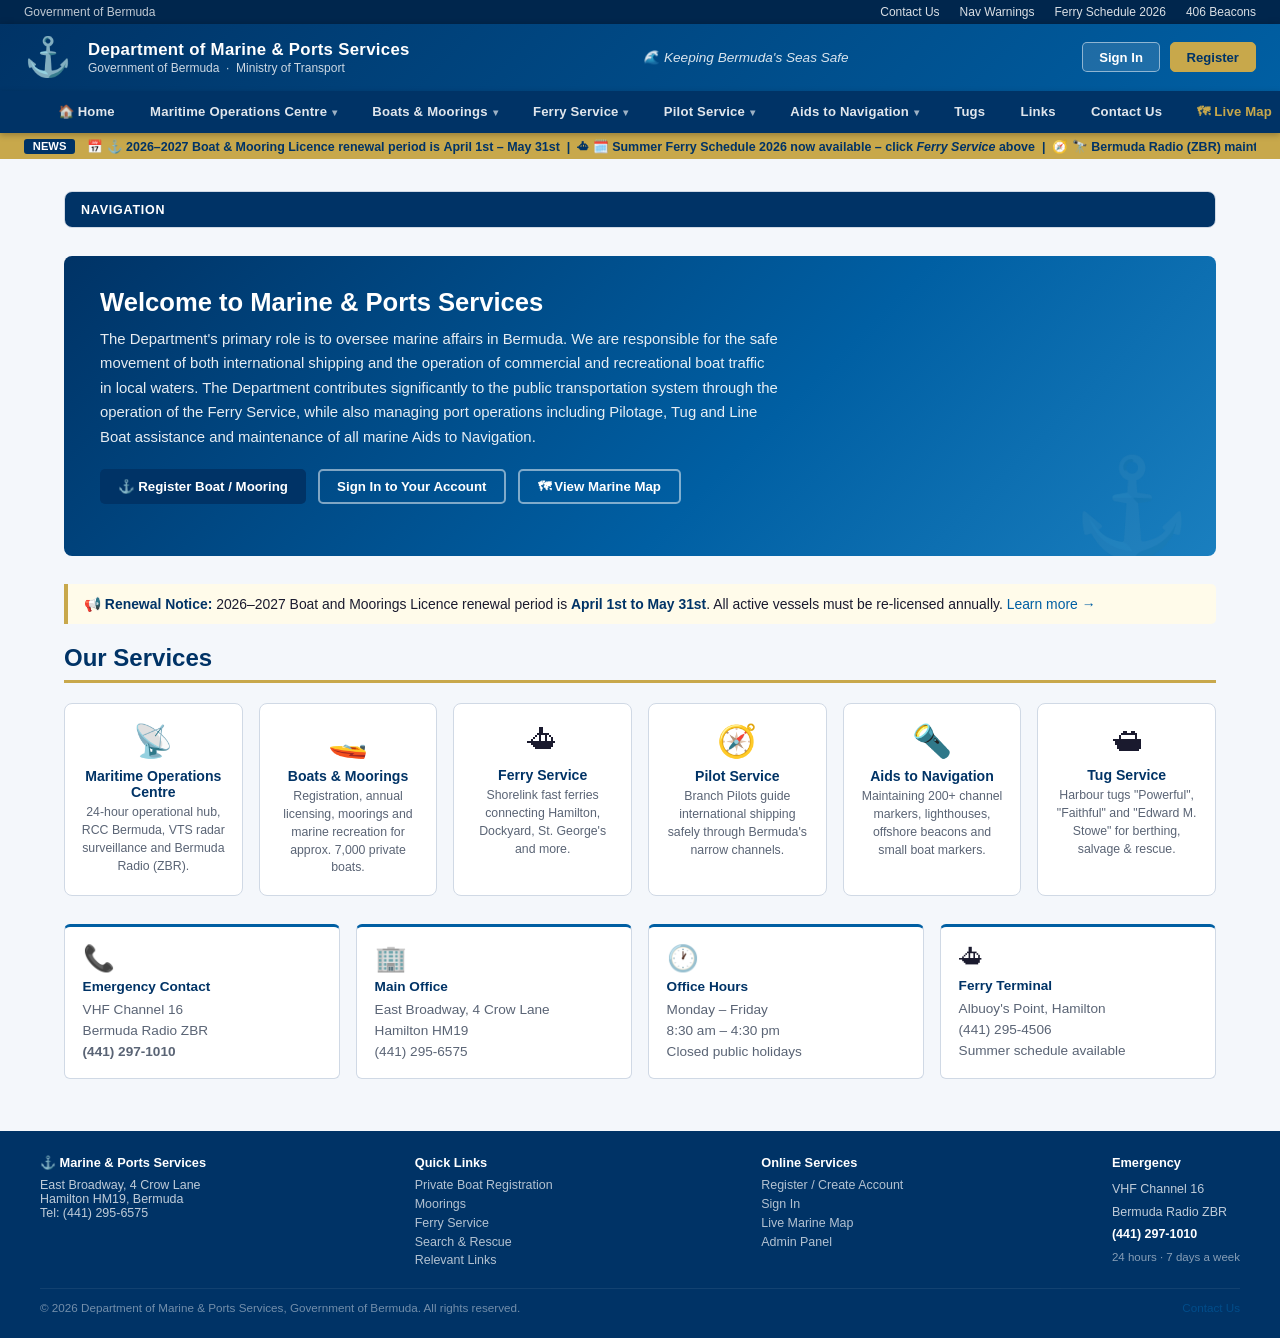
==== frontend/index.html @ 985529b4 "Fix boat registration 500 (nullable reg#), admin edit user, mooring label cleanup, search privacy, n" ====
<!DOCTYPE html>
<html lang="en">
<head>
  <meta charset="UTF-8" />
  <meta name="viewport" content="width=device-width, initial-scale=1.0" />
  <title>Department of Marine &amp; Ports Services – Bermuda</title>
  <style>
    *, *::before, *::after { box-sizing: border-box; margin: 0; padding: 0; }

    :root {
      --navy:   #003366;
      --blue:   #005fa3;
      --light:  #e8f2fb;
      --gold:   #c8a84b;
      --text:   #1a1a2e;
      --muted:  #5a6475;
      --white:  #ffffff;
      --border: #d0d9e5;
      --hover:  #00264d;
    }

    body {
      font-family: 'Segoe UI', Arial, sans-serif;
      background: #f4f7fb;
      color: var(--text);
      min-height: 100vh;
      display: flex;
      flex-direction: column;
    }

    a { color: var(--blue); text-decoration: none; }
    a:hover { text-decoration: underline; }

    /* ── TOP UTILITY BAR ───────────────────────────────────────────────────── */
    .util-bar {
      background: var(--hover);
      color: rgba(255,255,255,0.75);
      font-size: 0.75rem;
      padding: 0.3rem 1.5rem;
      display: flex;
      justify-content: space-between;
      align-items: center;
    }
    .util-bar a { color: rgba(255,255,255,0.85); }
    .util-bar a:hover { color: #fff; text-decoration: none; }
    .util-links { display: flex; gap: 1.25rem; }

    /* ── HEADER ────────────────────────────────────────────────────────────── */
    .site-header {
      background: linear-gradient(135deg, var(--navy) 0%, var(--blue) 100%);
      color: #fff;
      padding: 0.9rem 1.5rem;
      display: flex;
      align-items: center;
      justify-content: space-between;
      gap: 1rem;
      box-shadow: 0 2px 8px rgba(0,0,0,0.3);
    }
    .header-brand {
      display: flex;
      align-items: center;
      gap: 1rem;
    }
    .header-crest {
      font-size: 2.4rem;
      line-height: 1;
    }
    .header-text .dept-name {
      font-size: 1.05rem;
      font-weight: 700;
      letter-spacing: 0.3px;
    }
    .header-text .dept-sub {
      font-size: 0.75rem;
      opacity: 0.8;
      margin-top: 1px;
    }
    .header-tagline {
      font-size: 0.85rem;
      font-style: italic;
      opacity: 0.85;
      display: flex;
      align-items: center;
      gap: 0.4rem;
    }
    .header-actions {
      display: flex;
      gap: 0.6rem;
      align-items: center;
    }
    .btn-header {
      padding: 0.4rem 1rem;
      border-radius: 5px;
      font-size: 0.82rem;
      font-weight: 600;
      cursor: pointer;
      transition: all 0.2s;
      border: 1.5px solid rgba(255,255,255,0.5);
      background: rgba(255,255,255,0.12);
      color: #fff;
    }
    .btn-header:hover { background: rgba(255,255,255,0.25); text-decoration: none; }
    .btn-header.primary {
      background: var(--gold);
      border-color: var(--gold);
      color: var(--navy);
    }
    .btn-header.primary:hover { background: #e0b85a; }

    /* ── PRIMARY NAV ───────────────────────────────────────────────────────── */
    .primary-nav {
      background: var(--navy);
      position: sticky;
      top: 0;
      z-index: 1000;
      box-shadow: 0 2px 6px rgba(0,0,0,0.25);
    }
    .primary-nav ul {
      list-style: none;
      display: flex;
      align-items: stretch;
      max-width: 1200px;
      margin: 0 auto;
    }
    .primary-nav > ul > li {
      position: relative;
    }
    .primary-nav > ul > li > a,
    .primary-nav > ul > li > span {
      display: flex;
      align-items: center;
      gap: 0.3rem;
      padding: 0.85rem 1.1rem;
      color: rgba(255,255,255,0.88);
      font-size: 0.82rem;
      font-weight: 600;
      white-space: nowrap;
      cursor: pointer;
      transition: background 0.18s;
      letter-spacing: 0.2px;
    }
    .primary-nav > ul > li > a:hover,
    .primary-nav > ul > li > span:hover,
    .primary-nav > ul > li.active > a,
    .primary-nav > ul > li.active > span {
      background: var(--blue);
      color: #fff;
      text-decoration: none;
    }
    .primary-nav > ul > li > span::after {
      content: '▾';
      font-size: 0.65rem;
      opacity: 0.7;
    }

    /* ── DROPDOWN ──────────────────────────────────────────────────────────── */
    .dropdown {
      visibility: hidden;
      opacity: 0;
      pointer-events: none;
      transform: translateY(-6px);
      transition: opacity 0.18s ease, transform 0.18s ease, visibility 0s 0.18s;
      position: absolute;
      top: 100%;
      left: 0;
      background: var(--white);
      min-width: 230px;
      border: 1px solid var(--border);
      border-top: 3px solid var(--gold);
      border-radius: 0 0 6px 6px;
      box-shadow: 0 6px 20px rgba(0,0,0,0.15);
      z-index: 2000;
    }
    .primary-nav > ul > li:hover .dropdown {
      visibility: visible;
      opacity: 1;
      pointer-events: auto;
      transform: translateY(0);
      transition: opacity 0.18s ease, transform 0.18s ease, visibility 0s 0s;
    }
    .dropdown li a {
      display: block;
      padding: 0.6rem 1.1rem;
      font-size: 0.81rem;
      color: var(--text);
      border-bottom: 1px solid #f0f2f5;
      transition: background 0.15s;
    }
    .dropdown li:last-child a { border-bottom: none; }
    .dropdown li a:hover { background: var(--light); color: var(--blue); text-decoration: none; }

    /* ── NEWS TICKER ───────────────────────────────────────────────────────── */
    .ticker-bar {
      background: var(--gold);
      color: var(--navy);
      font-size: 0.78rem;
      font-weight: 600;
      padding: 0.35rem 1.5rem;
      display: flex;
      align-items: center;
      gap: 0.75rem;
      overflow: hidden;
    }
    .ticker-label {
      background: var(--navy);
      color: #fff;
      padding: 0.1rem 0.55rem;
      border-radius: 3px;
      font-size: 0.7rem;
      white-space: nowrap;
      flex-shrink: 0;
    }
    .ticker-content {
      overflow: hidden;
      white-space: nowrap;
      flex: 1;
    }
    .ticker-content span {
      display: inline-block;
      animation: ticker 70s linear infinite;
    }
    @keyframes ticker {
      0%   { transform: translateX(100%); }
      100% { transform: translateX(-100%); }
    }

    /* ── MAIN LAYOUT ───────────────────────────────────────────────────────── */
    .site-body {
      flex: 1;
      max-width: 1200px;
      width: 100%;
      margin: 0 auto;
      padding: 2rem 1.5rem;
      display: grid;
      grid-template-columns: 1fr;
      gap: 1.75rem;
      align-items: start;
    }
    .site-body.has-sidebar {
      grid-template-columns: 210px 1fr;
    }

    /* ── SIDEBAR ───────────────────────────────────────────────────────────── */
    .sidebar {
      background: var(--white);
      border: 1px solid var(--border);
      border-radius: 8px;
      overflow: hidden;
      position: sticky;
      top: 52px;
    }
    .sidebar-title {
      background: var(--navy);
      color: #fff;
      font-size: 0.78rem;
      font-weight: 700;
      padding: 0.65rem 1rem;
      text-transform: uppercase;
      letter-spacing: 0.8px;
    }
    .sidebar ul { list-style: none; }
    .sidebar ul li a {
      display: block;
      padding: 0.55rem 1rem;
      font-size: 0.81rem;
      color: var(--text);
      border-bottom: 1px solid #f0f2f5;
      transition: all 0.15s;
    }
    .sidebar ul li a:hover,
    .sidebar ul li a.active {
      background: var(--light);
      color: var(--blue);
      text-decoration: none;
      padding-left: 1.3rem;
    }
    .sidebar ul li a.active { font-weight: 700; border-left: 3px solid var(--blue); }

    /* ── PAGE CONTENT ──────────────────────────────────────────────────────── */
    .page-content { min-height: 500px; }
    .content-section { display: none; }
    .content-section.active { display: block; }

    .page-title {
      font-size: 1.5rem;
      font-weight: 700;
      color: var(--navy);
      border-bottom: 3px solid var(--gold);
      padding-bottom: 0.5rem;
      margin-bottom: 1.25rem;
    }
    .page-intro {
      font-size: 1rem;
      line-height: 1.7;
      color: var(--muted);
      margin-bottom: 1.5rem;
    }
    .content-body {
      font-size: 0.93rem;
      line-height: 1.75;
      color: var(--text);
    }
    .content-body p { margin-bottom: 1rem; }
    .content-body h3 {
      font-size: 1rem;
      color: var(--navy);
      margin: 1.5rem 0 0.5rem;
      border-left: 4px solid var(--gold);
      padding-left: 0.6rem;
    }
    .content-body ul {
      margin: 0.5rem 0 1rem 1.5rem;
    }
    .content-body ul li { margin-bottom: 0.3rem; }

    /* ── INFO CARDS ────────────────────────────────────────────────────────── */
    .card-grid {
      display: grid;
      grid-template-columns: repeat(auto-fit, minmax(200px, 1fr));
      gap: 1rem;
      margin: 1.25rem 0;
    }
    .info-card {
      background: var(--white);
      border: 1px solid var(--border);
      border-top: 3px solid var(--blue);
      border-radius: 6px;
      padding: 1rem 1.1rem;
      font-size: 0.85rem;
    }
    .info-card .card-icon { font-size: 1.6rem; margin-bottom: 0.4rem; }
    .info-card .card-title { font-weight: 700; color: var(--navy); margin-bottom: 0.3rem; }
    .info-card .card-body { color: var(--muted); line-height: 1.55; }

    /* ── ALERT BOX ─────────────────────────────────────────────────────────── */
    .alert {
      border-left: 4px solid var(--gold);
      background: #fffbea;
      padding: 0.75rem 1rem;
      border-radius: 0 5px 5px 0;
      margin-bottom: 1.25rem;
      font-size: 0.87rem;
    }
    .alert strong { color: var(--navy); }

    /* ── CTA BUTTONS ───────────────────────────────────────────────────────── */
    .cta-row {
      display: flex;
      flex-wrap: wrap;
      gap: 0.75rem;
      margin: 1.25rem 0;
    }
    .btn-cta {
      display: inline-flex;
      align-items: center;
      gap: 0.4rem;
      padding: 0.5rem 1.1rem;
      border-radius: 5px;
      font-size: 0.83rem;
      font-weight: 600;
      cursor: pointer;
      background: var(--navy);
      color: #fff;
      border: none;
      transition: background 0.2s;
    }
    .btn-cta:hover { background: var(--blue); color: #fff; text-decoration: none; }
    .btn-cta.outline {
      background: transparent;
      border: 2px solid var(--navy);
      color: var(--navy);
    }
    .btn-cta.outline:hover { background: var(--light); }

    /* ── CONTACT TABLE ─────────────────────────────────────────────────────── */
    .contact-table { width: 100%; border-collapse: collapse; font-size: 0.9rem; }
    .contact-table td { padding: 0.55rem 0.75rem; border-bottom: 1px solid var(--border); vertical-align: top; }
    .contact-table td:first-child { font-weight: 700; color: var(--navy); width: 140px; }

    /* ── LINKS LIST ────────────────────────────────────────────────────────── */
    .links-list { list-style: none; }
    .links-list li {
      border-bottom: 1px solid var(--border);
      padding: 0.55rem 0;
    }
    .links-list li a {
      display: flex;
      align-items: center;
      gap: 0.5rem;
      font-size: 0.9rem;
    }
    .links-list li a::before { content: '🔗'; font-size: 0.8rem; }

    /* ── HERO (home only) ──────────────────────────────────────────────────── */
    .home-hero {
      background: linear-gradient(135deg, var(--navy) 0%, var(--blue) 60%, #1a7fbf 100%);
      color: #fff;
      border-radius: 8px;
      padding: 2rem 2.25rem;
      margin-bottom: 1.75rem;
      position: relative;
      overflow: hidden;
    }
    .home-hero::after {
      content: '⚓';
      position: absolute;
      right: 1.5rem;
      bottom: -0.5rem;
      font-size: 6rem;
      opacity: 0.1;
    }
    .home-hero h2 { font-size: 1.6rem; margin-bottom: 0.6rem; }
    .home-hero p  { font-size: 0.93rem; opacity: 0.9; line-height: 1.65; max-width: 680px; }
    .home-hero .cta-row { margin-top: 1.25rem; }

    .service-grid {
      display: grid;
      grid-template-columns: repeat(auto-fit, minmax(175px, 1fr));
      gap: 1rem;
      margin-top: 1rem;
    }
    .service-card {
      background: var(--white);
      border: 1px solid var(--border);
      border-radius: 8px;
      padding: 1.1rem 1rem;
      text-align: center;
      cursor: pointer;
      transition: all 0.2s;
    }
    .service-card:hover {
      border-color: var(--blue);
      box-shadow: 0 3px 12px rgba(0,90,180,0.12);
      transform: translateY(-2px);
    }
    .service-card .sc-icon { font-size: 2rem; margin-bottom: 0.5rem; }
    .service-card .sc-title { font-weight: 700; color: var(--navy); font-size: 0.88rem; }
    .service-card .sc-desc  { font-size: 0.77rem; color: var(--muted); margin-top: 0.25rem; line-height: 1.45; }

    /* ── FOOTER ────────────────────────────────────────────────────────────── */
    footer {
      background: var(--navy);
      color: rgba(255,255,255,0.75);
      padding: 1.5rem 1.5rem;
      font-size: 0.78rem;
      margin-top: auto;
    }
    .footer-inner {
      max-width: 1200px;
      margin: 0 auto;
      display: flex;
      flex-wrap: wrap;
      justify-content: space-between;
      gap: 1rem;
    }
    footer h4 { color: #fff; margin-bottom: 0.5rem; font-size: 0.8rem; }
    footer ul { list-style: none; }
    footer ul li { margin-bottom: 0.3rem; }
    footer ul li a { color: rgba(255,255,255,0.7); }
    footer ul li a:hover { color: #fff; }
    .footer-bottom {
      max-width: 1200px;
      margin: 1rem auto 0;
      border-top: 1px solid rgba(255,255,255,0.12);
      padding-top: 0.75rem;
      display: flex;
      justify-content: space-between;
      font-size: 0.73rem;
      opacity: 0.6;
    }

    /* ── AUTH MODAL ────────────────────────────────────────────────────────── */
    .modal-overlay {
      display: none; position: fixed; inset: 0;
      background: rgba(0,0,0,0.55); z-index: 9999;
      align-items: center; justify-content: center;
    }
    .modal-overlay.open { display: flex; }
    .modal-box {
      background: #fff; border-radius: 10px;
      width: min(440px, 96vw);
      box-shadow: 0 8px 32px rgba(0,0,0,0.3);
      overflow: hidden;
    }
    .modal-tabs {
      display: flex;
    }
    .modal-tab {
      flex: 1; padding: 0.85rem;
      text-align: center; font-weight: 700; font-size: 0.9rem;
      background: #f0f4f8; cursor: pointer;
      border-bottom: 3px solid transparent;
      color: var(--muted);
      transition: all 0.15s;
    }
    .modal-tab.active {
      background: #fff; color: var(--navy);
      border-bottom-color: var(--blue);
    }
    .modal-panel { display: none; padding: 1.5rem; }
    .modal-panel.active { display: block; }
    .modal-panel h3 { color: var(--navy); margin-bottom: 1rem; font-size: 1rem; }
    .modal-close-btn {
      float: right; background: none; border: none;
      font-size: 1.3rem; cursor: pointer; color: var(--muted);
      margin-top: -0.25rem;
    }
    .form-row { margin-bottom: 0.9rem; }
    .form-row label { display: block; font-size: 0.8rem; font-weight: 600; color: var(--navy); margin-bottom: 0.3rem; }
    .form-row input {
      width: 100%; padding: 0.5rem 0.75rem;
      border: 1.5px solid var(--border); border-radius: 5px;
      font-size: 0.88rem; transition: border 0.15s;
    }
    .form-row input:focus { outline: none; border-color: var(--blue); }
    .btn-submit-modal {
      width: 100%; padding: 0.6rem;
      background: var(--navy); color: #fff;
      border: none; border-radius: 5px;
      font-size: 0.9rem; font-weight: 700;
      cursor: pointer; margin-top: 0.25rem;
    }
    .btn-submit-modal:hover { background: var(--blue); }
    .modal-divider { text-align: center; font-size: 0.78rem; color: var(--muted); margin: 0.75rem 0; }
    .modal-link { font-size: 0.8rem; color: var(--blue); cursor: pointer; }
    .modal-note { font-size: 0.76rem; color: var(--muted); margin-top: 0.75rem; line-height: 1.5; }

    /* ── Licensing Fees modal ─────────────────────────────────────────────── */
    #feesModal .modal-box {
      width: min(680px, 97vw);
      max-height: 90vh;
      display: flex; flex-direction: column;
    }
    .fees-header {
      background: #0d3b66; color: #fff;
      padding: 1rem 1.25rem;
      display: flex; align-items: center; justify-content: space-between;
      flex-shrink: 0;
    }
    .fees-header h2 { margin: 0; font-size: 1rem; line-height: 1.4; }
    .fees-header small { font-weight: 400; opacity: 0.8; display: block; font-size: 0.8rem; }
    .fees-close { background: none; border: none; color: #fff; font-size: 1.4rem; cursor: pointer; line-height: 1; }
    .fees-body {
      overflow-y: auto; padding: 1.1rem 1.25rem;
      flex: 1;
    }
    .fees-section { margin-bottom: 1.1rem; }
    .fees-section h3 {
      font-size: 0.82rem; font-weight: 700; text-transform: uppercase;
      letter-spacing: 0.05em; color: #0d3b66;
      border-bottom: 2px solid #0d3b66; padding-bottom: 0.25rem;
      margin: 0 0 0.5rem;
    }
    .fees-table { width: 100%; border-collapse: collapse; font-size: 0.84rem; }
    .fees-table td { padding: 0.28rem 0.4rem; vertical-align: top; }
    .fees-table td:last-child { text-align: right; font-weight: 600; white-space: nowrap; }
    .fees-table tr:nth-child(even) td { background: #f5f8fc; }
    .fees-table .sub-row td { padding-left: 1.4rem; font-style: italic; color: #444; }
    .fees-note {
      font-size: 0.78rem; color: #b71c1c; background: #fff3e0;
      border-left: 3px solid #e65100; padding: 0.5rem 0.75rem;
      margin-top: 1rem; border-radius: 0 5px 5px 0;
    }
    .fees-footer {
      padding: 0.75rem 1.25rem; background: #f5f8fc;
      border-top: 1px solid #e0e0e0; text-align: right; flex-shrink: 0;
    }

    /* ── RESPONSIVE ────────────────────────────────────────────────────────── */
    @media (max-width: 768px) {
      .site-body,
      .site-body.has-sidebar { grid-template-columns: 1fr; }
      .sidebar { position: static; display: none !important; }
      .primary-nav > ul { flex-wrap: wrap; }
      .primary-nav > ul > li > a,
      .primary-nav > ul > li > span { padding: 0.65rem 0.75rem; font-size: 0.75rem; }
      .home-hero { padding: 1.25rem; }
      .header-tagline { display: none; }
    }
  </style>
</head>
<body>

  <!-- ── UTILITY BAR ───────────────────────────────────────────────────────── -->
  <div class="util-bar">
    <span>Government of Bermuda</span>
    <div class="util-links">
      <a href="#" onclick="showSection('contact','contact-main')">Contact Us</a>
      <a href="http://www.rccbermuda.bm/nav_warnings.aspx" target="_blank">Nav Warnings</a>
      <a href="http://www.rccbermuda.bm/Documents/Ferry/Summer%20Ferry%20Schedule%202026.pdf" target="_blank">Ferry Schedule 2026</a>
      <a href="http://www.rccbermuda.bm/Beacons_home.aspx" target="_blank">406 Beacons</a>
    </div>
  </div>

  <!-- ── SITE HEADER ───────────────────────────────────────────────────────── -->
  <header class="site-header">
    <div class="header-brand" style="cursor:pointer" onclick="showSection('home','')">
      <div class="header-crest">⚓</div>
      <div class="header-text">
        <div class="dept-name">Department of Marine &amp; Ports Services</div>
        <div class="dept-sub">Government of Bermuda &nbsp;·&nbsp; Ministry of Transport</div>
      </div>
    </div>
    <div class="header-tagline">
      🌊 Keeping Bermuda's Seas Safe
    </div>
    <div class="header-actions">
      <button class="btn-header" onclick="openModal('login')">Sign In</button>
      <a href="register.html" class="btn-header primary">Register</a>
    </div>
  </header>

  <!-- ── PRIMARY NAV ───────────────────────────────────────────────────────── -->
  <nav class="primary-nav" id="primaryNav">
    <ul>
      <li id="nav-home">
        <a href="#" onclick="showSection('home',''); return false;">🏠 Home</a>
      </li>

      <li id="nav-marops">
        <span onclick="showSection('marops','marops-about')">Maritime Operations Centre</span>
        <ul class="dropdown">
          <li><a href="#" onclick="showSection('marops','marops-about'); return false;">About MOC</a></li>
          <li><a href="#" onclick="showSection('marops','marops-sar'); return false;">Search &amp; Rescue</a></li>
          <li><a href="#" onclick="showSection('marops','marops-seaport'); return false;">Seaport Security</a></li>
          <li><a href="#" onclick="showSection('marops','marops-vhf'); return false;">VHF Radios / Licensing</a></li>
          <li><a href="#" onclick="showSection('marops','marops-weather'); return false;">Weather</a></li>
          <li><a href="#" onclick="showSection('marops','marops-sailing'); return false;">Sailing to Bermuda</a></li>
          <li><a href="#" onclick="showSection('marops','marops-events'); return false;">Upcoming Events</a></li>
          <li><a href="#" onclick="showSection('marops','marops-contact'); return false;">Contact MOC</a></li>
        </ul>
      </li>

      <li id="nav-bam">
        <span onclick="showSection('bam','bam-private')">Boats &amp; Moorings</span>
        <ul class="dropdown">
          <li><a href="#" onclick="showSection('bam','bam-private'); return false;">Private Boats</a></li>
          <li><a href="#" onclick="showSection('bam','bam-charter'); return false;">Charter Boats</a></li>
          <li><a href="#" onclick="showSection('bam','bam-moorings'); return false;">Moorings</a></li>
          <li><a href="#" onclick="showSection('bam','bam-wreck'); return false;">Wreck Removal</a></li>
          <li><a href="#" onclick="showSection('bam','bam-recreation'); return false;">Marine Recreation</a></li>
          <li><a href="#" onclick="showSection('bam','bam-forms'); return false;">Forms &amp; Applications</a></li>
          <li><a href="register.html" class="">Register / Account Login</a></li>
          <li><a href="#" onclick="showSection('bam','bam-contact'); return false;">Contact B&amp;M</a></li>
        </ul>
      </li>

      <li id="nav-ferry">
        <span onclick="showSection('ferry','ferry-about')">Ferry Service</span>
        <ul class="dropdown">
          <li><a href="#" onclick="showSection('ferry','ferry-about'); return false;">About the Service</a></li>
          <li><a href="#" onclick="showSection('ferry','ferry-routes'); return false;">Routes &amp; Terminals</a></li>
          <li><a href="http://www.rccbermuda.bm/Documents/Ferry/Summer%20Ferry%20Schedule%202026.pdf" target="_blank">Summer Schedule 2026</a></li>
          <li><a href="http://www.rccbermuda.bm/Documents/Ferry/Winter%20Ferry%20Schedule%202025-26.pdf" target="_blank">Winter Schedule 2025-26</a></li>
        </ul>
      </li>

      <li id="nav-pilots">
        <span onclick="showSection('pilots','pilots-about')">Pilot Service</span>
        <ul class="dropdown">
          <li><a href="#" onclick="showSection('pilots','pilots-about'); return false;">About Pilot Service</a></li>
          <li><a href="#" onclick="showSection('pilots','pilots-rates'); return false;">Rate Sheet</a></li>
        </ul>
      </li>

      <li id="nav-aton">
        <span onclick="showSection('aton','aton-about')">Aids to Navigation</span>
        <ul class="dropdown">
          <li><a href="#" onclick="showSection('aton','aton-about'); return false;">About AtoN</a></li>
          <li><a href="http://www.rccbermuda.bm/nav_warnings.aspx" target="_blank">Nav Warnings</a></li>
        </ul>
      </li>

      <li id="nav-tugs">
        <a href="#" onclick="showSection('tugs','tugs-about'); return false;">Tugs</a>
      </li>

      <li id="nav-links">
        <a href="#" onclick="showSection('links','links-main'); return false;">Links</a>
      </li>

      <li id="nav-contact">
        <a href="#" onclick="showSection('contact','contact-main'); return false;">Contact Us</a>
      </li>

      <li style="margin-left:auto">
        <a href="map.html?view=public" style="color:var(--gold)!important;font-weight:700">🗺 Live Map</a>
      </li>
    </ul>
  </nav>

  <!-- ── NEWS TICKER ───────────────────────────────────────────────────────── -->
  <div class="ticker-bar">
    <span class="ticker-label">NEWS</span>
    <div class="ticker-content">
      <span id="tickerSpan">
        📅 ⚓ 2026–2027 Boat &amp; Mooring Licence renewal period is <strong>April 1st – May 31st</strong> &nbsp;|&nbsp;
        ⛴ 🗓️ Summer Ferry Schedule 2026 now available – click <em>Ferry Service</em> above &nbsp;|&nbsp;
        🧭 🔭 Bermuda Radio (ZBR) maintains 24-hour watchkeeping on international distress frequencies &nbsp;|&nbsp;
        🆘 🛟 Maritime emergency? Contact Bermuda Radio on <strong>VHF Ch. 16</strong> or ☎️ (441) 297-1010 &nbsp;|&nbsp;
        💰 📋 2022/2023 Licensing Fees now in effect – Class A boats from $56.00, Mooring Registration $190.00 &nbsp;|&nbsp;
        🌊 🚤 Approximately 7,000 private boats are registered in Bermuda &nbsp;|&nbsp;
        🏝️ ⛵ Sail safely – always wear your lifejacket and file a float plan before heading offshore &nbsp;|&nbsp;
        🐬 🔔 New boat or mooring? Register online via the <strong>Portal Login</strong> link above
      </span>
    </div>
  </div>

  <!-- ── MAIN BODY ─────────────────────────────────────────────────────────── -->
  <div class="site-body">

    <!-- SIDEBAR -->
    <aside class="sidebar" id="sidebar">
      <div class="sidebar-title" id="sidebarTitle">Navigation</div>
      <ul id="sidebarLinks"></ul>
    </aside>

    <!-- CONTENT AREA -->
    <main class="page-content">

      <!-- ════════════════════════════════════════════ HOME ════════════════ -->
      <section id="sect-home" class="content-section active">
        <div class="home-hero">
          <h2>Welcome to Marine &amp; Ports Services</h2>
          <p>
            The Department's primary role is to oversee marine affairs in Bermuda.
            We are responsible for the safe movement of both international shipping
            and the operation of commercial and recreational boat traffic in local waters.
            The Department contributes significantly to the public transportation system
            through the operation of the Ferry Service, while also managing port operations
            including Pilotage, Tug and Line Boat assistance and maintenance of all
            marine Aids to Navigation.
          </p>
          <div class="cta-row">
            <a href="register.html" class="btn-cta">⚓ Register Boat / Mooring</a>
            <button class="btn-cta outline" onclick="openModal('login')" style="color:#fff;border-color:rgba(255,255,255,0.5)">Sign In to Your Account</button>
            <a href="map.html?view=public" class="btn-cta outline" style="color:#fff;border-color:rgba(255,255,255,0.5)">🗺 View Marine Map</a>
          </div>
        </div>

        <div class="alert">
          <strong>📢 Renewal Notice:</strong> 2026–2027 Boat and Moorings Licence renewal period is <strong>April 1st to May 31st</strong>.
          All active vessels must be re-licensed annually. <a href="#" onclick="showSection('bam','bam-private'); return false;">Learn more →</a>
        </div>

        <h2 class="page-title">Our Services</h2>
        <div class="service-grid">
          <div class="service-card" onclick="showSection('marops','marops-about')">
            <div class="sc-icon">📡</div>
            <div class="sc-title">Maritime Operations Centre</div>
            <div class="sc-desc">24-hour operational hub, RCC Bermuda, VTS radar surveillance and Bermuda Radio (ZBR).</div>
          </div>
          <div class="service-card" onclick="showSection('bam','bam-private')">
            <div class="sc-icon">🚤</div>
            <div class="sc-title">Boats &amp; Moorings</div>
            <div class="sc-desc">Registration, annual licensing, moorings and marine recreation for approx. 7,000 private boats.</div>
          </div>
          <div class="service-card" onclick="showSection('ferry','ferry-about')">
            <div class="sc-icon">⛴</div>
            <div class="sc-title">Ferry Service</div>
            <div class="sc-desc">Shorelink fast ferries connecting Hamilton, Dockyard, St. George's and more.</div>
          </div>
          <div class="service-card" onclick="showSection('pilots','pilots-about')">
            <div class="sc-icon">🧭</div>
            <div class="sc-title">Pilot Service</div>
            <div class="sc-desc">Branch Pilots guide international shipping safely through Bermuda's narrow channels.</div>
          </div>
          <div class="service-card" onclick="showSection('aton','aton-about')">
            <div class="sc-icon">🔦</div>
            <div class="sc-title">Aids to Navigation</div>
            <div class="sc-desc">Maintaining 200+ channel markers, lighthouses, offshore beacons and small boat markers.</div>
          </div>
          <div class="service-card" onclick="showSection('tugs','tugs-about')">
            <div class="sc-icon">🛳</div>
            <div class="sc-title">Tug Service</div>
            <div class="sc-desc">Harbour tugs "Powerful", "Faithful" and "Edward M. Stowe" for berthing, salvage &amp; rescue.</div>
          </div>
        </div>

        <div class="card-grid" style="margin-top:1.75rem">
          <div class="info-card">
            <div class="card-icon">📞</div>
            <div class="card-title">Emergency Contact</div>
            <div class="card-body">VHF Channel 16<br>Bermuda Radio ZBR<br><strong>(441) 297-1010</strong></div>
          </div>
          <div class="info-card">
            <div class="card-icon">🏢</div>
            <div class="card-title">Main Office</div>
            <div class="card-body">East Broadway, 4 Crow Lane<br>Hamilton HM19<br>(441) 295-6575</div>
          </div>
          <div class="info-card">
            <div class="card-icon">🕐</div>
            <div class="card-title">Office Hours</div>
            <div class="card-body">Monday – Friday<br>8:30 am – 4:30 pm<br>Closed public holidays</div>
          </div>
          <div class="info-card">
            <div class="card-icon">⛴</div>
            <div class="card-title">Ferry Terminal</div>
            <div class="card-body">Albuoy's Point, Hamilton<br>(441) 295-4506<br>Summer schedule available</div>
          </div>
        </div>
      </section>

      <!-- ══════════════════════════════════════ MAROPS SECTIONS ══════════ -->
      <section id="sect-marops" class="content-section">
        <!-- About MOC -->
        <div id="marops-about" class="sub-section">
          <h1 class="page-title">About Maritime Operations Centre</h1>
          <div class="content-body">
            <p>The Maritime Operations Centre is the 24-hour operational hub of the Bermuda Government's maritime support program. Various distinct international safety and security responsibilities are overseen from a common facility where the use of specialist marine technology, training and experience all combine to create a high degree of situational awareness, communications connectivity and ultimately — timely decision making to support local and international operations.</p>
            <h3>Rescue Coordination Centre (RCC Bermuda)</h3>
            <p>Fulfilling international obligations to mariners and aviators requiring search and rescue support. RCC Bermuda coordinates SAR operations across a large area of the North Atlantic in accordance with international ICAO and IMO standards.</p>
            <h3>Vessel Traffic Coastal Radar Surveillance (VTS)</h3>
            <p>This serves as the backbone of the Bermuda Maritime Domain Awareness program and allows radar, AIS, radio direction finding and electronic chart technologies to be combined on one platform to assist border control, search and rescue, environmental protection and port operations.</p>
            <h3>Coast Radio Station – Bermuda Radio (ZBR)</h3>
            <p>This marine communications hub is interconnected with other Bermuda public safety agencies and fulfils regional communication obligations under the Global Maritime Distress and Safety System (GMDSS) where Bermuda has declared A1/A2 radio coverage in this area of the Atlantic. 24-hour watchkeeping on international distress frequencies and dissemination of Marine Safety Information — Notices to Mariners, Weather Forecasts and other SAR information — are broadcast around the clock.</p>
            <h3>406 MHz Beacon Registry</h3>
            <p>Management of the database holding details on beacons fitted aboard Bermuda vessels and aircraft required to fit COSPAS/SARSAT 406 MHz beacons. This is of direct benefit to RCC operations when an alert is detected and a response must be initiated based upon beacon user information on file.</p>
            <h3>Long Range Identification and Tracking (LRIT)</h3>
            <p>The global tracking of ships is an IMO requirement. Oversight of the Bermuda fleet sailing worldwide ensures that equipment faults aboard individual ships are quickly detected, port state compliance issues avoided, and remote monitoring assists in genuine emergencies.</p>
            <h3>Seaport Security and the ISPS Code</h3>
            <p>The Centre serves as the Government hub for Bermuda seaport security coordination. Mandatory filing with Bermuda Radio of pre-arrival information from all SOLAS vessels calling at Bermuda is required 48 hours prior to entry into territorial waters.</p>
            <div class="cta-row">
              <a href="http://www.rccbermuda.bm/Documents/BMOC/broadcast.schedule.pdf" target="_blank" class="btn-cta">📄 ZBR Broadcast Schedule</a>
            </div>
          </div>
        </div>
        <!-- SAR -->
        <div id="marops-sar" class="sub-section" style="display:none">
          <h1 class="page-title">Search and Rescue</h1>
          <div class="content-body">
            <p>RCC Bermuda is responsible for coordinating Search and Rescue operations in a large area of the North Atlantic. The centre operates around the clock and maintains close liaison with the US Coast Guard, RCMP, and other international rescue coordination centres.</p>
            <p>In the event of a maritime or aeronautical emergency in the Bermuda Search and Rescue region, contact Bermuda Radio on <strong>VHF Channel 16</strong> or telephone <strong>(441) 297-1010</strong>.</p>
            <div class="cta-row">
              <a href="http://www.rccbermuda.bm/Documents/BMOC/Bermuda%20SAR%20Operational%20Activation%20flow%20chart%20ANNEX%20A.pdf" target="_blank" class="btn-cta">📄 SAR Organisation Chart</a>
              <a href="http://www.rccbermuda.bm/Documents/BMOC/SAR%20OPlan%20MAIN%20May%202020.pdf" target="_blank" class="btn-cta">📄 SAR Operations Plan</a>
              <a href="http://www.rccbermuda.bm/Documents/BMOC/RCC%20BERMUDA%20AND%20US%20COASTGUARD%20SAR%20MOU.pdf" target="_blank" class="btn-cta">📄 MOU with USCG</a>
            </div>
          </div>
        </div>
        <!-- Seaport Security -->
        <div id="marops-seaport" class="sub-section" style="display:none">
          <h1 class="page-title">Seaport Security</h1>
          <div class="content-body">
            <p>Bermuda implements the International Ship and Port Facility Security (ISPS) Code at all commercial ports. Each port has an individual security plan and security guard services for cruise terminals is a Government contracted programme.</p>
            <p>All SOLAS vessels calling at Bermuda must file pre-arrival information with Bermuda Radio a minimum of <strong>48 hours</strong> prior to entry into territorial waters.</p>
            <p>Security screening of all persons and goods embarking/loaded aboard ship is required under the ISPS Code. Port security certification and oversight is ultimately a UK Government function delegated to the Governor of Bermuda.</p>
          </div>
        </div>
        <!-- VHF -->
        <div id="marops-vhf" class="sub-section" style="display:none">
          <h1 class="page-title">VHF Radios / Licensing</h1>
          <div class="content-body">
            <p>Marine VHF radios are essential safety equipment for any vessel operating in Bermudian waters. The use of marine VHF radios is regulated and operators must hold an appropriate licence.</p>
            <h3>Key VHF Channels</h3>
            <ul>
              <li><strong>Channel 16</strong> — International distress, safety &amp; calling channel. Always monitored by Bermuda Radio.</li>
              <li><strong>Channel 27</strong> — Bermuda Radio working channel for routine traffic.</li>
              <li><strong>Channel 68/69</strong> — Commonly used recreational channels.</li>
            </ul>
            <p>For information on obtaining a marine VHF licence, contact the Department at (441) 295-6575 or visit the office at East Broadway, Hamilton.</p>
          </div>
        </div>
        <!-- Weather -->
        <div id="marops-weather" class="sub-section" style="display:none">
          <h1 class="page-title">Weather</h1>
          <div class="content-body">
            <p>Bermuda Radio broadcasts regular marine weather forecasts on VHF Channel 27 in accordance with the GMDSS broadcast schedule. Forecasts include wind, sea state, visibility and any warnings.</p>
            <div class="cta-row">
              <a href="http://www.rccbermuda.bm/Documents/BMOC/broadcast.schedule.pdf" target="_blank" class="btn-cta">📡 ZBR Broadcast Schedule</a>
              <a href="https://www.weather.bm" target="_blank" class="btn-cta outline">🌤 Bermuda Weather Service</a>
            </div>
          </div>
        </div>
        <!-- Sailing to Bermuda -->
        <div id="marops-sailing" class="sub-section" style="display:none">
          <h1 class="page-title">Sailing to Bermuda</h1>
          <div class="content-body">
            <p>Bermuda is a popular waypoint for transatlantic voyages. All visiting yachts must comply with Bermuda Customs and Immigration requirements upon arrival.</p>
            <h3>Arrival Procedure</h3>
            <ul>
              <li>Contact Bermuda Radio on VHF Channel 16 when within 50 miles of Bermuda.</li>
              <li>Proceed directly to St. George's Harbour (primary Port of Entry for yachts).</li>
              <li>Do not go ashore until cleared by Customs and Immigration.</li>
              <li>Fly the yellow (Q) flag until clearance is granted.</li>
            </ul>
            <h3>Contacts</h3>
            <ul>
              <li>Bermuda Radio: VHF Channel 16 / Tel: (441) 297-1010</li>
              <li>St. George's Harbour Radio: VHF Channel 16</li>
              <li>Bermuda Customs: (441) 293-2913</li>
            </ul>
          </div>
        </div>
        <!-- Events -->
        <div id="marops-events" class="sub-section" style="display:none">
          <h1 class="page-title">Upcoming Events</h1>
          <div class="content-body">
            <p>Check back regularly for scheduled maritime events, regattas and port operations notices that may affect navigation.</p>
            <div class="alert"><strong>Current Notice:</strong> 2026–2027 Boat and Moorings Licence renewal period is April 1st to May 31st.</div>
          </div>
        </div>
        <!-- MOC Contact -->
        <div id="marops-contact" class="sub-section" style="display:none">
          <h1 class="page-title">Contact Maritime Operations Centre</h1>
          <div class="content-body">
            <table class="contact-table">
              <tr><td>Emergency (24 hr)</td><td>VHF Channel 16 &nbsp;|&nbsp; (441) 297-1010</td></tr>
              <tr><td>Telephone</td><td>(441) 297-1010</td></tr>
              <tr><td>Email</td><td><a href="mailto:bermudamoc@gov.bm">bermudamoc@gov.bm</a></td></tr>
              <tr><td>Address</td><td>Bermuda Maritime Operations Centre, St. David's, Bermuda</td></tr>
            </table>
          </div>
        </div>
      </section>

      <!-- ══════════════════════════════════════ BAM SECTIONS ══════════════ -->
      <section id="sect-bam" class="content-section">
        <!-- Private Boats -->
        <div id="bam-private" class="sub-section">
          <h1 class="page-title">Private Boat Registration</h1>
          <div class="content-body">
            <p>The Boats and Moorings Section issues initial registrations and annual licensing (including transfer of ownership) for pleasure boats. There are approximately <strong>7,000 private boats</strong> registered in Bermuda.</p>
            <div class="alert">
              <strong>Annual Licensing:</strong> All active vessels — punts, kayaks and boats — must be re-licensed annually between <strong>April 1st and May 31st</strong> of each year. "Active" means the boat is in the water or gets put in the water from time to time during the year.
            </div>
            <h3>New Boat Registration</h3>
            <p>After purchasing a brand new boat you are required by law to register it. Visit the Department at East Broadway, Hamilton with proof of purchase and the vessel details.</p>
            <h3>Transfer of Ownership</h3>
            <p>Whenever a vessel is sold, the new owner must attend the Department <strong>within 7 days</strong> to transfer title into their name.</p>
            <h3>Calculating Fees</h3>
            <p>When calculating boat fees you must use registered foot length as it appears on the Marine and Ports issued boat registration — drop inches, round down to feet only.</p>
            <div class="cta-row">
              <a href="register.html" class="btn-cta">📝 Register Online</a>
              <button class="btn-cta outline" onclick="document.getElementById('feesModal').classList.add('open')">💰 Licensing Fees</button>
            </div>
          </div>
        </div>
        <!-- Charter -->
        <div id="bam-charter" class="sub-section" style="display:none">
          <h1 class="page-title">Island (Charter) Boats</h1>
          <div class="content-body">
            <p>The Code of Practice for the inspection and registration of all Island (charter) boats was introduced following consultation with local commercial boat operators. This Code firmly establishes basic safety and operational levels for the industry and ensures a continued improvement in the condition of boats that use Bermuda's local waters.</p>
            <p>The Code is continuously updated to reflect changing international standards. The most recent amendments include a section for operation and inspection of amphibious vehicles.</p>
            <div class="cta-row">
              <a href="http://www.rccbermuda.bm/Documents/BaM/Code%20of%20Practice%20for%20Island%20Boats.pdf" target="_blank" class="btn-cta">📄 Code of Practice for Island Boats</a>
            </div>
          </div>
        </div>
        <!-- Moorings -->
        <div id="bam-moorings" class="sub-section" style="display:none">
          <h1 class="page-title">Getting a Mooring</h1>
          <div class="content-body">
            <p>There are 2 ways to acquire a mooring: apply for a new one, or acquire an existing one. Space for new moorings is very limited, with most bays closed due to lack of space.</p>
            <h3>Acquiring an Existing Mooring</h3>
            <p>Acquiring an existing mooring means having a current mooring licensee sign their valid licence over to you to put in your name. The method for doing this is on the back of the mooring licence itself.</p>
            <div class="alert">
              <strong>Eligibility:</strong> To take a mooring licence you must have a boat registered in your name and cannot have other moorings in excess of boats owned. There is a <strong>$100 transfer fee</strong>. All transfers are subject to approval by the Department.
            </div>
            <h3>New Mooring Application</h3>
            <p>Before issuing an initial mooring licence, the Department inspects the site to ensure the proposed mooring poses no hazard to navigation or to other boats moored nearby.</p>
            <div class="cta-row">
              <a href="http://www.rccbermuda.bm/Documents/BaM/Mooring%20Application%20Form%20June%202024.pdf" target="_blank" class="btn-cta">📄 New Mooring Application Form</a>
              <a href="http://www.rccbermuda.bm/Documents/BaM/Mooring%20Application%20Instructions.pdf" target="_blank" class="btn-cta outline">📋 Application Instructions</a>
              <a href="http://www.rccbermuda.bm/Documents/BaM/Mooring%20Dispute%20Form.pdf" target="_blank" class="btn-cta outline">⚖ Mooring Dispute Form</a>
              <a href="https://experience.arcgis.com/experience/9ab66adc4990422bb0668696d88fb62d" target="_blank" class="btn-cta outline">🗺 Moorings Location Map</a>
            </div>
          </div>
        </div>
        <!-- Wreck Removal -->
        <div id="bam-wreck" class="sub-section" style="display:none">
          <h1 class="page-title">Wreck Removal</h1>
          <div class="content-body">
            <p>The Boats and Moorings Section, in conjunction with the Aids to Navigation Section, assists with small boat wreck removal around the Island. Wrecks that pose a hazard to navigation are prioritised for removal.</p>
            <p>If you are the owner of a sunken or abandoned vessel, you are legally obligated to have it removed at your expense. Failure to do so may result in the Department removing the vessel and recovering costs from the registered owner.</p>
            <p>For queries regarding wreck removal, contact the Boats and Moorings Section at <a href="mailto:boatsandmoorings@gov.bm">boatsandmoorings@gov.bm</a> or call (441) 444-1221.</p>
          </div>
        </div>
        <!-- Recreation -->
        <div id="bam-recreation" class="sub-section" style="display:none">
          <h1 class="page-title">Marine Related Recreation</h1>
          <div class="content-body">
            <p>Bermuda's waters offer a variety of recreational activities. The Department provides guidance and regulation of marine recreational activities to ensure the safety of all water users.</p>
            <div class="card-grid">
              <div class="info-card">
                <div class="card-icon">🤿</div>
                <div class="card-title">SCUBA Diving</div>
                <div class="card-body">World-class wreck diving on over 300 documented wrecks around Bermuda's reefs.</div>
              </div>
              <div class="info-card">
                <div class="card-icon">🎣</div>
                <div class="card-title">Fishing</div>
                <div class="card-body">Sport fishing regulations and licencing apply. Bermuda offers excellent deep water sport fishing.</div>
              </div>
              <div class="info-card">
                <div class="card-icon">🏄</div>
                <div class="card-title">Jet Skiing (PWC)</div>
                <div class="card-body">Personal watercraft must be registered and operators must follow speed restrictions near shore.</div>
              </div>
              <div class="info-card">
                <div class="card-icon">📻</div>
                <div class="card-title">VHF Radios</div>
                <div class="card-body">All vessels are strongly encouraged to carry a VHF radio and monitor Channel 16 at all times.</div>
              </div>
            </div>
          </div>
        </div>
        <!-- Forms -->
        <div id="bam-forms" class="sub-section" style="display:none">
          <h1 class="page-title">Forms &amp; Applications</h1>
          <div class="content-body">
            <ul class="links-list">
              <li><a href="register.html">Online Boat Registration Form</a></li>
              <li><a href="http://www.rccbermuda.bm/Documents/BaM/Mooring%20Application%20Form%20June%202024.pdf" target="_blank">New Mooring Application Form (PDF)</a></li>
              <li><a href="http://www.rccbermuda.bm/Documents/BaM/Mooring%20Application%20Instructions.pdf" target="_blank">Mooring Application Instructions (PDF)</a></li>
              <li><a href="http://www.rccbermuda.bm/Documents/BaM/Mooring%20Dispute%20Form.pdf" target="_blank">Mooring Dispute Form (PDF)</a></li>
              <li><a href="http://www.rccbermuda.bm/Documents/BaM/Code%20of%20Practice%20for%20Island%20Boats.pdf" target="_blank">Code of Practice for Island Boats (PDF)</a></li>
              <li><a href="http://www.rccbermuda.bm/Documents/BaM/2022%20Licensing%20Fees.pdf" target="_blank">2022 Licensing Fees (PDF)</a></li>
            </ul>
          </div>
        </div>
        <!-- BAM Contact -->
        <div id="bam-contact" class="sub-section" style="display:none">
          <h1 class="page-title">Contact Boats &amp; Moorings</h1>
          <div class="content-body">
            <table class="contact-table">
              <tr><td>Telephone</td><td>(441) 444-1221 &nbsp;|&nbsp; (441) 246-8222</td></tr>
              <tr><td>Fax</td><td>(441) 295-5523</td></tr>
              <tr><td>Email</td><td><a href="mailto:boatsandmoorings@gov.bm">boatsandmoorings@gov.bm</a></td></tr>
              <tr><td>Address</td><td>East Broadway, 4 Crow Lane, Hamilton HM19</td></tr>
              <tr><td>Hours</td><td>Monday – Friday, 8:30 am – 4:30 pm</td></tr>
            </table>
          </div>
        </div>
      </section>

      <!-- ══════════════════════════════════════ FERRY ══════════════════════ -->
      <section id="sect-ferry" class="content-section">
        <div id="ferry-about" class="sub-section">
          <h1 class="page-title">Shorelink Ferry Service</h1>
          <div class="content-body">
            <p>Traveling by ferry in Bermuda is an excellent way to get around. The fast ferries are clean, spacious, air-conditioned and efficient. One of the highlights of traveling by ferry is the opportunity to see Bermuda's beauty from a different vantage point.</p>
            <p>The main ferry terminal is located at <strong>Albuoy's Point in Hamilton</strong>. For further information please call Hamilton Terminal <strong>(441) 295-4506</strong>.</p>
            <div class="cta-row">
              <a href="http://www.rccbermuda.bm/Documents/Ferry/Summer%20Ferry%20Schedule%202026.pdf" target="_blank" class="btn-cta">☀ Summer Ferry Schedule 2026</a>
              <a href="http://www.rccbermuda.bm/Documents/Ferry/Winter%20Ferry%20Schedule%202025-26.pdf" target="_blank" class="btn-cta outline">❄ Winter Schedule 2025–26</a>
            </div>
          </div>
        </div>
        <div id="ferry-routes" class="sub-section" style="display:none">
          <h1 class="page-title">Routes &amp; Terminals</h1>
          <div class="content-body">
            <div class="card-grid">
              <div class="info-card">
                <div class="card-icon">🟦</div>
                <div class="card-title">Blue Route</div>
                <div class="card-body">Hamilton ↔ Dockyard (Royal Naval Dockyard). Fast ferry via Great Sound.</div>
              </div>
              <div class="info-card">
                <div class="card-icon">🟩</div>
                <div class="card-title">Green Route</div>
                <div class="card-body">Hamilton ↔ Paget ↔ Warwick. Local service on Hamilton Harbour.</div>
              </div>
              <div class="info-card">
                <div class="card-icon">🟥</div>
                <div class="card-title">Pink Route</div>
                <div class="card-body">Hamilton ↔ Rockaway ↔ Dockyard. Stops at several Southshore points.</div>
              </div>
              <div class="info-card">
                <div class="card-icon">🟧</div>
                <div class="card-title">Orange Route</div>
                <div class="card-body">Hamilton ↔ St. George's. Eastern end of the island service.</div>
              </div>
            </div>
            <table class="contact-table" style="margin-top:1rem">
              <tr><td>Hamilton Terminal</td><td>Albuoy's Point, Hamilton — (441) 295-4506</td></tr>
              <tr><td>Dockyard Terminal</td><td>Royal Naval Dockyard, Sandys</td></tr>
              <tr><td>St. George's</td><td>White's Island / Ferry Terminal, St. George's</td></tr>
            </table>
          </div>
        </div>
      </section>

      <!-- ══════════════════════════════════════ PILOTS ════════════════════ -->
      <section id="sect-pilots" class="content-section">
        <div id="pilots-about" class="sub-section">
          <h1 class="page-title">Pilot Service</h1>
          <div class="content-body">
            <p>This Section provides Branch Pilots to assist international shipping to safely navigate Bermuda's narrow channels. Transit of Bermuda's channels is limited to daylight hours only, however night pilotage does take place on a limited basis in cases where ships on passage may divert to Bermuda with medical cases onboard, or where ships alongside at the ESSO Oil Docks complete their cargo discharge and are able to shift to anchor in Murray's Anchorage.</p>
            <div class="cta-row">
              <a href="#" onclick="showSection('pilots','pilots-rates'); return false;" class="btn-cta">💰 View Rate Sheet</a>
            </div>
          </div>
        </div>
        <div id="pilots-rates" class="sub-section" style="display:none">
          <h1 class="page-title">Pilot Dues – Rate Sheet</h1>
          <div class="content-body">
            <p>Pilot dues are charged per metre or draft (minimum draft 3 metres). The following rates are effective <strong>1st April 2023</strong>.</p>
            <table class="contact-table">
              <tr><td>St. Georges / Esso Oil Docks / Five Fathom Hole</td><td>$151 per metre</td></tr>
              <tr><td>Dockyard / Grassy Bay</td><td>$211 per metre</td></tr>
              <tr><td>Hamilton / Great Sound / Port Royal Bay</td><td>$225 per metre</td></tr>
              <tr><td>Port to port shift</td><td>$151 per metre</td></tr>
              <tr><td>Shift within port</td><td>$103 per metre</td></tr>
              <tr><td>Pilot detention</td><td>$123 per hour</td></tr>
            </table>
            <p style="margin-top:0.75rem;font-size:0.82rem;color:var(--muted)">All rates subject to 100% surcharge on weekends, public holidays and between 4:30 pm and 8:00 am Monday–Friday.</p>
            <div class="cta-row">
              <a href="http://www.rccbermuda.bm/Documents/BMOC/Marine%20and%20Ports%20Tariff.pdf" target="_blank" class="btn-cta">📄 Full Tariff PDF</a>
            </div>
          </div>
        </div>
      </section>

      <!-- ══════════════════════════════════════ ATON ════════════════════ -->
      <section id="sect-aton" class="content-section">
        <div id="aton-about" class="sub-section">
          <h1 class="page-title">Aids to Navigation</h1>
          <div class="content-body">
            <p>The Aids to Navigation Section continues to do outstanding work maintaining some <strong>200 channel markers</strong>, the lighthouses, offshore beacons and small boat markers to international standards.</p>
            <p>The section also assists with small boat wreck removal around the Island and with minor dredging works.</p>
            <div class="card-grid">
              <div class="info-card">
                <div class="card-icon">🔦</div>
                <div class="card-title">Lighthouses</div>
                <div class="card-body">Gibbs Hill Lighthouse (1846), St. David's Lighthouse and other navigational lights maintained year-round.</div>
              </div>
              <div class="info-card">
                <div class="card-icon">🚧</div>
                <div class="card-title">Channel Markers</div>
                <div class="card-body">200+ buoys and markers maintained to IALA standards across all approach channels.</div>
              </div>
              <div class="info-card">
                <div class="card-icon">⚠</div>
                <div class="card-title">Nav Warnings</div>
                <div class="card-body">Notices to Mariners issued regularly by Bermuda Radio. Check before every voyage.</div>
              </div>
            </div>
            <div class="cta-row">
              <a href="http://www.rccbermuda.bm/nav_warnings.aspx" target="_blank" class="btn-cta">📡 Navigational Warnings</a>
            </div>
          </div>
        </div>
      </section>

      <!-- ══════════════════════════════════════ TUGS ════════════════════ -->
      <section id="sect-tugs" class="content-section">
        <div id="tugs-about" class="sub-section">
          <h1 class="page-title">Tug Service</h1>
          <div class="content-body">
            <p>The Tug Service provides assistance to International Shipping and particularly to cruise ships and tankers in berthing, un-berthing and towing within local waters. It also provides limited towing and assistance to stranded vessels around Bermuda and offshore Rescue and Salvage.</p>
            <div class="card-grid">
              <div class="info-card">
                <div class="card-icon">🛳</div>
                <div class="card-title">Tug Powerful</div>
                <div class="card-body">Large harbour tug with limited offshore capability. Can supply fuel, water and supplies. Advanced fire fighting and oil recovery capability.</div>
              </div>
              <div class="info-card">
                <div class="card-icon">🛳</div>
                <div class="card-title">Tug Faithful</div>
                <div class="card-body">Large harbour tug with automatic towing winch and oil-dispersing booms. Can proceed to sea in favourable conditions.</div>
              </div>
              <div class="info-card">
                <div class="card-icon">🛳</div>
                <div class="card-title">Edward M. Stowe</div>
                <div class="card-body">Medium tug operating as harbour tug with long range for SAR and ocean towing. Advanced fire-fighting capability.</div>
              </div>
            </div>
            <h3>Employment</h3>
            <p>Employment opportunities in tug service range from Seaman/Leading Seaman who handle lines on deck, and Tug Engineers assisted by Oilers who operate the mechanical and electrical plant. The Tug Pilot/Captain is in charge of the tug overall. Work hours are Monday through Friday 0830 to 1630 and may include weekends and overtime.</p>
            <div class="cta-row">
              <a href="http://www.rccbermuda.bm/Documents/BMOC/Ministry%20of%20Transport%20-%20TUG%20Faithful%20and%20Powerful%20Particulars.pdf" target="_blank" class="btn-cta">📄 Tug Faithful &amp; Powerful Particulars</a>
            </div>
          </div>
        </div>
      </section>

      <!-- ══════════════════════════════════════ LINKS ════════════════════ -->
      <section id="sect-links" class="content-section">
        <div id="links-main" class="sub-section">
          <h1 class="page-title">Relevant Links</h1>
          <div class="content-body">
            <ul class="links-list">
              <li><a href="http://ais.marops.bm:82/ais/" target="_blank">BMOC AIS Webserver — Live vessel tracking</a></li>
              <li><a href="http://www.rccbermuda.bm/legislation.aspx" target="_blank">Marine Legislation (Bermuda)</a></li>
              <li><a href="http://bermudamaritimeacademy.com/" target="_blank">Bermuda Maritime Academy</a></li>
              <li><a href="http://www.bermudashipping.bm/" target="_blank">Bermuda Shipping Registry</a></li>
              <li><a href="https://www.imo.org/" target="_blank">International Maritime Organisation (IMO)</a></li>
              <li><a href="http://www.rccbermuda.bm/Documents/Legals/Overview%20of%20Maritime%20Administration.pdf" target="_blank">Overview of Maritime Administration in Bermuda (PDF)</a></li>
              <li><a href="http://www.rccbermuda.bm/Documents/BMOC/Ministry%20of%20Transport%20-%20Pati%20Information%20Statement%20(January%202022).pdf" target="_blank">Ministry of Transport – PATI Information Statement 2022 (PDF)</a></li>
              <li><a href="https://www.gov.bm" target="_blank">Government of Bermuda (gov.bm)</a></li>
              <li><a href="https://www.weather.bm" target="_blank">Bermuda Weather Service</a></li>
              <li><a href="https://experience.arcgis.com/experience/9ab66adc4990422bb0668696d88fb62d" target="_blank">Marine &amp; Ports Moorings Location Map (ArcGIS)</a></li>
            </ul>
          </div>
        </div>
      </section>

      <!-- ══════════════════════════════════════ CONTACT ══════════════════ -->
      <section id="sect-contact" class="content-section">
        <div id="contact-main" class="sub-section">
          <h1 class="page-title">Contact Us</h1>
          <div class="content-body">
            <h3>Department of Marine &amp; Ports Services</h3>
            <table class="contact-table">
              <tr><td>Mailing Address</td><td>East Broadway, 4 Crow Lane, Hamilton HM19, Bermuda</td></tr>
              <tr><td>Telephone</td><td>(441) 295-6575 &nbsp;|&nbsp; (441) 294-4453</td></tr>
              <tr><td>Fax</td><td>(441) 295-5523</td></tr>
              <tr><td>Boats &amp; Moorings</td><td>(441) 444-1221 &nbsp;|&nbsp; (441) 246-8222</td></tr>
              <tr><td>B&amp;M Email</td><td><a href="mailto:boatsandmoorings@gov.bm">boatsandmoorings@gov.bm</a></td></tr>
              <tr><td>24-hr Emergency</td><td>VHF Channel 16 &nbsp;|&nbsp; (441) 297-1010</td></tr>
              <tr><td>Office Hours</td><td>Monday – Friday, 8:30 am – 4:30 pm</td></tr>
            </table>
            <h3 style="margin-top:1.5rem">Quick Actions</h3>
            <div class="cta-row">
              <a href="register.html" class="btn-cta">📝 Register Boat / Mooring</a>
              <button class="btn-cta outline" onclick="openModal('login')">🔑 Sign In</button>
              <a href="map.html?view=public" class="btn-cta outline">🗺 View Marine Map</a>
            </div>
          </div>
        </div>
      </section>

    </main>
  </div><!-- /.site-body -->

  <!-- ── FOOTER ─────────────────────────────────────────────────────────────── -->
  <footer>
    <div class="footer-inner">
      <div>
        <h4>⚓ Marine &amp; Ports Services</h4>
        <p>East Broadway, 4 Crow Lane<br>Hamilton HM19, Bermuda<br>Tel: (441) 295-6575</p>
      </div>
      <div>
        <h4>Quick Links</h4>
        <ul>
          <li><a href="#" onclick="showSection('bam','bam-private'); return false;">Private Boat Registration</a></li>
          <li><a href="#" onclick="showSection('bam','bam-moorings'); return false;">Moorings</a></li>
          <li><a href="#" onclick="showSection('ferry','ferry-about'); return false;">Ferry Service</a></li>
          <li><a href="#" onclick="showSection('marops','marops-sar'); return false;">Search &amp; Rescue</a></li>
          <li><a href="#" onclick="showSection('links','links-main'); return false;">Relevant Links</a></li>
        </ul>
      </div>
      <div>
        <h4>Online Services</h4>
        <ul>
          <li><a href="register.html">Register / Create Account</a></li>
          <li><a href="#" onclick="openModal('login'); return false;">Sign In</a></li>
          <li><a href="map.html?view=public">Live Marine Map</a></li>
          <li><a href="admin.html">Admin Panel</a></li>
        </ul>
      </div>
      <div>
        <h4>Emergency</h4>
        <p style="line-height:1.8">
          VHF Channel 16<br>
          Bermuda Radio ZBR<br>
          <strong style="color:#fff">(441) 297-1010</strong><br>
          <span style="font-size:0.72rem;opacity:0.7">24 hours · 7 days a week</span>
        </p>
      </div>
    </div>
    <div class="footer-bottom">
      <span>© 2026 Department of Marine &amp; Ports Services, Government of Bermuda. All rights reserved.</span>
      <span><a href="#" onclick="showSection('contact','contact-main'); return false;">Contact Us</a></span>
    </div>
  </footer>

  <!-- ── AUTH MODAL ─────────────────────────────────────────────────────────── -->
  <div class="modal-overlay" id="authModal">
    <div class="modal-box">
      <div class="modal-tabs">
        <div class="modal-tab active" id="tabLogin" onclick="switchTab('login')">Sign In</div>
        <div class="modal-tab" id="tabRegister" onclick="window.location.href='register.html'">Register</div>
        <button class="modal-close-btn" onclick="closeModal()" style="margin-left:auto;margin-right:0.75rem">✕</button>
      </div>
      <div class="modal-panel active" id="panelLogin">
        <h3>Sign in to your account</h3>
        <div class="form-row">
          <label for="loginEmail">Email Address</label>
          <input type="email" id="loginEmail" placeholder="you@example.bm" autocomplete="username" />
        </div>
        <div class="form-row">
          <label for="loginPassword">Password</label>
          <input type="password" id="loginPassword" placeholder="Enter your password" autocomplete="current-password" />
        </div>
        <div id="loginError" style="color:#c0392b;font-size:0.8rem;margin-bottom:0.5rem;display:none"></div>
        <button class="btn-submit-modal" onclick="doLogin()">Sign In</button>
        <div class="modal-note">
          Don't have an account? <a href="register.html">Register here</a>.<br>
          For assistance contact <a href="mailto:boatsandmoorings@gov.bm">boatsandmoorings@gov.bm</a>.
        </div>
      </div>
    </div>
  </div>

  <script>
    // ── Ticker: apply admin-saved items if present ────────────────────────────
    (function() {
      const stored = localStorage.getItem('mp_admin_ticker');
      if (stored) {
        try {
          const items = JSON.parse(stored);
          if (Array.isArray(items) && items.length) {
            document.getElementById('tickerSpan').textContent = items.join(' \u00a0|\u00a0 ');
          }
        } catch(e) { /* ignore corrupt data */ }
      }
    })();

    // ── Site navigation – sidebar config per section ──────────────────────────
    const API_BASE = 'http://localhost:5000';

    const SECTIONS = {
      home:    { title: 'Marine & Ports', subs: [] },
      marops:  { title: 'Maritime Operations', subs: [
        { id: 'marops-about',   label: 'About MOC' },
        { id: 'marops-sar',     label: 'Search & Rescue' },
        { id: 'marops-seaport', label: 'Seaport Security' },
        { id: 'marops-vhf',     label: 'VHF Radios / Licensing' },
        { id: 'marops-weather', label: 'Weather' },
        { id: 'marops-sailing', label: 'Sailing to Bermuda' },
        { id: 'marops-events',  label: 'Upcoming Events' },
        { id: 'marops-contact', label: 'Contact MOC' },
      ]},
      bam:     { title: 'Boats & Moorings', subs: [
        { id: 'bam-private',    label: 'Private Boats' },
        { id: 'bam-charter',    label: 'Charter Boats' },
        { id: 'bam-moorings',   label: 'Moorings' },
        { id: 'bam-wreck',      label: 'Wreck Removal' },
        { id: 'bam-recreation', label: 'Marine Recreation' },
        { id: 'bam-forms',      label: 'Forms & Applications' },
        { id: 'bam-contact',    label: 'Contact B&M' },
      ]},
      ferry:   { title: 'Ferry Service', subs: [
        { id: 'ferry-about',  label: 'About the Service' },
        { id: 'ferry-routes', label: 'Routes & Terminals' },
      ]},
      pilots:  { title: 'Pilot Service', subs: [
        { id: 'pilots-about', label: 'About Pilot Service' },
        { id: 'pilots-rates', label: 'Rate Sheet' },
      ]},
      aton:    { title: 'Aids to Navigation', subs: [
        { id: 'aton-about', label: 'About AtoN' },
      ]},
      tugs:    { title: 'Tug Service', subs: [
        { id: 'tugs-about', label: 'About Tugs' },
      ]},
      links:   { title: 'Links', subs: [
        { id: 'links-main', label: 'Relevant Links' },
      ]},
      contact: { title: 'Contact Us', subs: [
        { id: 'contact-main', label: 'Contact Us' },
      ]},
    };

    let currentSection = 'home';
    let currentSub     = '';

    function showSection(section, subId) {
      // Hide all sections
      document.querySelectorAll('.content-section').forEach(s => s.classList.remove('active'));
      // Show target
      const sect = document.getElementById('sect-' + section);
      if (!sect) return;
      sect.classList.add('active');
      currentSection = section;

      // Show correct sub-section
      const cfg = SECTIONS[section];
      if (cfg && cfg.subs.length > 0) {
        const firstSub = subId || cfg.subs[0].id;
        sect.querySelectorAll('.sub-section').forEach(s => s.style.display = 'none');
        const target = document.getElementById(firstSub);
        if (target) target.style.display = 'block';
        currentSub = firstSub;
        updateSidebar(section, firstSub);
      } else {
        updateSidebar(section, '');
      }

      // Update active nav item
      document.querySelectorAll('#primaryNav li').forEach(li => li.classList.remove('active'));
      const navItem = document.getElementById('nav-' + section);
      if (navItem) navItem.classList.add('active');

      window.scrollTo({ top: 0, behavior: 'smooth' });
    }

    function updateSidebar(section, activeSub) {
      const cfg = SECTIONS[section];
      const sidebarEl = document.getElementById('sidebar');
      const bodyEl    = document.querySelector('.site-body');
      if (!cfg || cfg.subs.length === 0) {
        sidebarEl.style.display = 'none';
        bodyEl.classList.remove('has-sidebar');
        return;
      }
      sidebarEl.style.display = '';
      bodyEl.classList.add('has-sidebar');
      document.getElementById('sidebarTitle').textContent = cfg.title;
      const ul = document.getElementById('sidebarLinks');
      ul.innerHTML = cfg.subs.map(s => `
        <li><a href="#" class="${s.id === activeSub ? 'active' : ''}"
               onclick="showSubSection('${section}','${s.id}'); return false;">${s.label}</a></li>
      `).join('');
    }

    function showSubSection(section, subId) {
      const sect = document.getElementById('sect-' + section);
      if (!sect) return;
      sect.querySelectorAll('.sub-section').forEach(s => s.style.display = 'none');
      const target = document.getElementById(subId);
      if (target) target.style.display = 'block';
      currentSub = subId;
      // Update sidebar active state
      document.querySelectorAll('#sidebarLinks a').forEach(a => {
        a.classList.toggle('active', a.textContent.trim() ===
          (SECTIONS[section].subs.find(s => s.id === subId) || {}).label);
      });
      window.scrollTo({ top: 0, behavior: 'smooth' });
    }

    // ── Fees modal ────────────────────────────────────────────────────────────
    document.getElementById('feesModal').addEventListener('click', e => {
      if (e.target === document.getElementById('feesModal')) document.getElementById('feesModal').classList.remove('open');
    });

    // ── Auth modal ────────────────────────────────────────────────────────────
    function openModal(tab) {
      document.getElementById('authModal').classList.add('open');
      document.getElementById('loginEmail').focus();
    }
    function closeModal() {
      document.getElementById('authModal').classList.remove('open');
    }
    function switchTab(tab) { /* only login for now, register redirects */ }
    document.getElementById('authModal').addEventListener('click', e => {
      if (e.target === document.getElementById('authModal')) closeModal();
    });

    // ── Login call ────────────────────────────────────────────────────────────
    async function doLogin() {
      const email    = document.getElementById('loginEmail').value.trim();
      const password = document.getElementById('loginPassword').value;
      const errEl    = document.getElementById('loginError');
      errEl.style.display = 'none';

      if (!email || !password) {
        errEl.textContent = 'Please enter your email and password.';
        errEl.style.display = 'block';
        return;
      }

      try {
        const res  = await fetch(`${API_BASE}/api/auth/login`, {
          method: 'POST',
          headers: { 'Content-Type': 'application/json' },
          body: JSON.stringify({ email, password })
        });
        const data = await res.json();

        if (!res.ok) {
          errEl.textContent = data.message || 'Login failed.';
          errEl.style.display = 'block';
          return;
        }

        sessionStorage.setItem('mp_token',    data.token);
        sessionStorage.setItem('mp_role',     data.role);
        sessionStorage.setItem('mp_fullName', data.fullName);
        sessionStorage.setItem('mp_userId',   data.userId);

        closeModal();
        const dest = data.role === 'Admin' ? 'admin.html' : 'map.html';
        window.location.href = dest;
      } catch {
        errEl.textContent = 'Unable to connect to the server. Please try again.';
        errEl.style.display = 'block';
      }
    }

    // Allow Enter key in login form
    ['loginEmail','loginPassword'].forEach(id => {
      document.getElementById(id).addEventListener('keydown', e => {
        if (e.key === 'Enter') doLogin();
      });
    });

    // ── Init ──────────────────────────────────────────────────────────────────
    showSection('home', '');
  </script>
</body>
</html>
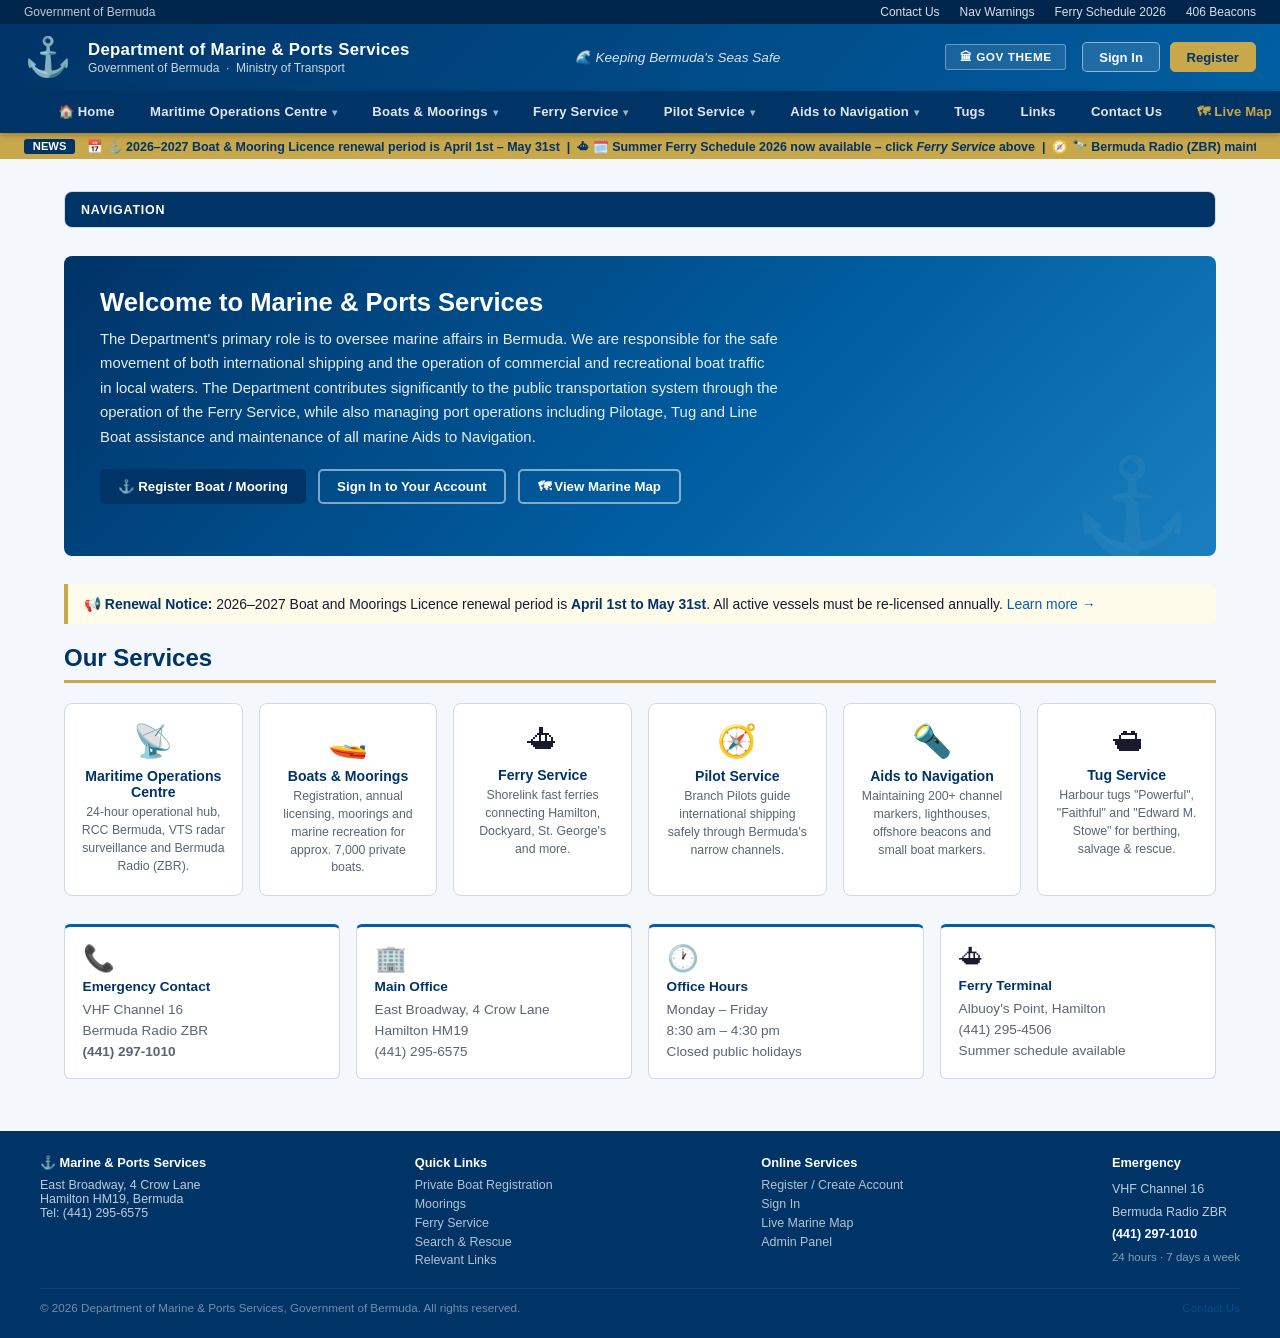
==== commit a7ad74f4: "feat: add government theme with legacy/new toggle switch" ====
--- a/frontend/index.html
+++ b/frontend/index.html
@@ -578,6 +578,9 @@
       .header-tagline { display: none; }
     }
   </style>
+  <script src="config.js"></script>
+  <link rel="stylesheet" href="theme-new.css" />
+  <script src="theme-switch.js"></script>
 </head>
 <body>
 
@@ -1309,7 +1312,7 @@
     })();
 
     // ── Site navigation – sidebar config per section ──────────────────────────
-    const API_BASE = 'http://localhost:5000';
+    const API_BASE = window.API_BASE;
 
     const SECTIONS = {
       home:    { title: 'Marine & Ports', subs: [] },
--- a/frontend/theme-new.css
+++ b/frontend/theme-new.css
@@ -0,0 +1,663 @@
+/* ══════════════════════════════════════════════════════════════════════════
+   Marine & Ports – Government Theme  (theme-new.css)
+   ─────────────────────────────────────────────────────────────────────────
+   • Loaded on every page alongside the existing per-page <style> block.
+   • ALL rules are scoped to html[data-theme="new"] so they are completely
+     inert when the legacy theme is active.
+   • Zero changes to layout, JS behaviour or HTML structure.
+   ══════════════════════════════════════════════════════════════════════════ */
+
+@import url('https://fonts.googleapis.com/css2?family=Source+Sans+3:wght@400;600;700&family=Libre+Baskerville:wght@400;700&display=swap');
+
+/* ── Toggle button base (always visible regardless of active theme) ───────── */
+.mp-theme-btn {
+  display: inline-flex;
+  align-items: center;
+  gap: 0.35rem;
+  padding: 0.32rem 0.85rem;
+  font-size: 0.74rem;
+  font-weight: 700;
+  letter-spacing: 0.5px;
+  cursor: pointer;
+  border-radius: 3px;
+  border: 1px solid rgba(255,255,255,0.35);
+  background: rgba(255,255,255,0.1);
+  color: #fff;
+  transition: background 0.2s, border-color 0.2s;
+  white-space: nowrap;
+  text-transform: uppercase;
+  font-family: 'Segoe UI', Arial, sans-serif;
+  margin-right: 0.4rem;
+}
+.mp-theme-btn:hover      { background: rgba(255,255,255,0.22); }
+.mp-theme-btn.mp-btn-active {
+  background:   rgba(184,150,46,0.28);
+  border-color: rgba(184,150,46,0.8);
+  color: #f5e79e;
+}
+
+/* ── CSS custom-property palette for the new theme ───────────────────────── */
+html[data-theme="new"] {
+  --g-dark:       #0B2D54;
+  --g-mid:        #1464A0;
+  --g-light:      #E6EFF8;
+  --g-gold:       #B8962E;
+  --g-gold-bg:    #FBF6E8;
+  --g-bg:         #F2F5F9;
+  --g-surface:    #FFFFFF;
+  --g-border:     #C4D1DE;
+  --g-text:       #12263A;
+  --g-muted:      #5B6D7E;
+  --g-success:    #1A5E31;
+  --g-success-bg: #E7F5EC;
+  --g-error:      #991B1B;
+  --g-error-bg:   #FEF2F2;
+  --g-warn:       #7C4700;
+  --g-warn-bg:    #FFF7ED;
+  --g-r:          3px;
+  --g-font:       'Source Sans 3', 'Segoe UI', Arial, sans-serif;
+  --g-serif:      'Libre Baskerville', Georgia, serif;
+}
+
+/* ── Base ─────────────────────────────────────────────────────────────────── */
+html[data-theme="new"] body {
+  font-family: var(--g-font)  !important;
+  background:  var(--g-bg)   !important;
+  color:       var(--g-text) !important;
+}
+html[data-theme="new"] a { color: var(--g-mid) !important; }
+
+/* ── Utility bar (index.html) ─────────────────────────────────────────────── */
+html[data-theme="new"] .util-bar {
+  background:    #071E3A !important;
+  border-bottom: 1px solid rgba(255,255,255,0.07) !important;
+  font-size:     0.73rem !important;
+  letter-spacing:0.2px  !important;
+}
+html[data-theme="new"] .util-bar a { color: rgba(255,255,255,0.78) !important; }
+html[data-theme="new"] .util-bar a:hover { color: var(--g-gold) !important; }
+
+/* ── Site header (index.html) ─────────────────────────────────────────────── */
+html[data-theme="new"] .site-header {
+  background:    var(--g-dark) !important;
+  box-shadow:    none          !important;
+  border-bottom: 4px solid var(--g-gold) !important;
+}
+html[data-theme="new"] .header-text .dept-name {
+  font-family:   var(--g-serif) !important;
+  font-size:     1.06rem        !important;
+  letter-spacing:0.4px          !important;
+}
+html[data-theme="new"] .header-text .dept-sub {
+  text-transform: uppercase  !important;
+  letter-spacing: 0.8px      !important;
+  font-size:      0.7rem     !important;
+}
+
+/* ── Generic header (admin / map / profile) ───────────────────────────────── */
+html[data-theme="new"] header {
+  background:    var(--g-dark)           !important;
+  border-bottom: 4px solid var(--g-gold) !important;
+  box-shadow:    none                    !important;
+}
+html[data-theme="new"] .brand {
+  font-family:   var(--g-serif) !important;
+  letter-spacing:0.3px          !important;
+}
+
+/* ── Primary nav (index.html) ─────────────────────────────────────────────── */
+html[data-theme="new"] .primary-nav {
+  background:  #0F3560              !important;
+  box-shadow:  0 2px 0 var(--g-gold)!important;
+}
+html[data-theme="new"] .primary-nav > ul > li > a,
+html[data-theme="new"] .primary-nav > ul > li > span {
+  font-family:    var(--g-font)            !important;
+  font-size:      0.78rem                  !important;
+  text-transform: uppercase                !important;
+  letter-spacing: 0.45px                   !important;
+  color:          rgba(255,255,255,0.85)   !important;
+}
+html[data-theme="new"] .primary-nav > ul > li > a:hover,
+html[data-theme="new"] .primary-nav > ul > li > span:hover,
+html[data-theme="new"] .primary-nav > ul > li.active > a {
+  background: var(--g-mid) !important;
+  color: #fff               !important;
+}
+html[data-theme="new"] .dropdown {
+  border-top:    3px solid var(--g-gold) !important;
+  border-radius: 0 0 2px 2px            !important;
+}
+html[data-theme="new"] .dropdown li a {
+  font-family: var(--g-font) !important;
+  color: var(--g-text)       !important;
+}
+html[data-theme="new"] .dropdown li a:hover {
+  background: var(--g-light) !important;
+  color: var(--g-mid)        !important;
+}
+
+/* ── Ticker bar (index.html) ─────────────────────────────────────────────── */
+html[data-theme="new"] .ticker-bar {
+  background: var(--g-gold)  !important;
+  color:      var(--g-dark)  !important;
+  font-size:  0.76rem        !important;
+}
+html[data-theme="new"] .ticker-label {
+  background:    var(--g-dark) !important;
+  border-radius: 2px           !important;
+  letter-spacing:0.5px         !important;
+}
+
+/* ── Page title headings ──────────────────────────────────────────────────── */
+html[data-theme="new"] .page-title {
+  font-family:   var(--g-serif)           !important;
+  color:         var(--g-dark)            !important;
+  border-bottom: 2px solid var(--g-gold)  !important;
+  font-size:     1.45rem                  !important;
+}
+html[data-theme="new"] .page-intro {
+  color:       var(--g-muted) !important;
+  line-height: 1.72           !important;
+}
+
+/* ── Sidebar (index.html) ─────────────────────────────────────────────────── */
+html[data-theme="new"] .sidebar {
+  border:        1px solid var(--g-border) !important;
+  border-radius: var(--g-r)               !important;
+}
+html[data-theme="new"] .sidebar-title {
+  background:     var(--g-dark) !important;
+  font-size:      0.71rem       !important;
+  text-transform: uppercase     !important;
+  letter-spacing: 1px           !important;
+}
+html[data-theme="new"] .sidebar ul li a { color: var(--g-text) !important; }
+html[data-theme="new"] .sidebar ul li a:hover,
+html[data-theme="new"] .sidebar ul li a.active {
+  background: var(--g-light) !important;
+  color: var(--g-mid)        !important;
+}
+html[data-theme="new"] .sidebar ul li a.active {
+  border-left:3px solid var(--g-mid) !important;
+  font-weight: 700                   !important;
+}
+
+/* ── Generic white card (login / register) ────────────────────────────────── */
+html[data-theme="new"] .card {
+  background:    var(--g-surface)          !important;
+  border:        1px solid var(--g-border) !important;
+  border-radius: var(--g-r)               !important;
+  box-shadow:    0 1px 6px rgba(0,0,0,0.07)!important;
+}
+html[data-theme="new"] .card h2,
+html[data-theme="new"] .card h3 {
+  font-family: var(--g-serif) !important;
+  color:       var(--g-dark)  !important;
+}
+
+/* ── Login / register page-header text ───────────────────────────────────── */
+html[data-theme="new"] .page-header h1 {
+  font-family:   var(--g-serif) !important;
+  letter-spacing:0.3px          !important;
+}
+
+/* ── Info cards (index.html) ──────────────────────────────────────────────── */
+html[data-theme="new"] .info-card {
+  background:    var(--g-surface)        !important;
+  border-top:    3px solid var(--g-mid)  !important;
+  border-radius: var(--g-r)             !important;
+  box-shadow:    none                   !important;
+}
+html[data-theme="new"] .info-card .card-title {
+  font-family: var(--g-serif) !important;
+  color:       var(--g-dark)  !important;
+}
+
+/* ── Stat cards (admin / profile) ────────────────────────────────────────── */
+html[data-theme="new"] .stat-card {
+  background:    var(--g-surface)          !important;
+  border:        1px solid var(--g-border) !important;
+  border-left:   none                     !important;
+  border-top:    4px solid var(--g-mid)   !important;
+  border-radius: var(--g-r)              !important;
+  box-shadow:    none                    !important;
+}
+html[data-theme="new"] .stat-card.pending  { border-top-color: #B45309 !important; }
+html[data-theme="new"] .stat-card.approved { border-top-color: #15803D !important; }
+html[data-theme="new"] .stat-card .val {
+  font-family: var(--g-serif) !important;
+  color:       var(--g-dark)  !important;
+  font-size:   2.1rem         !important;
+}
+html[data-theme="new"] .stat-card .lbl {
+  color:          var(--g-muted) !important;
+  font-size:      0.71rem        !important;
+  text-transform: uppercase      !important;
+  letter-spacing: 0.8px          !important;
+}
+
+/* ── Admin section wrapper ────────────────────────────────────────────────── */
+html[data-theme="new"] .section {
+  background:    var(--g-surface)          !important;
+  border:        1px solid var(--g-border) !important;
+  border-radius: var(--g-r)               !important;
+  box-shadow:    none                     !important;
+}
+html[data-theme="new"] .section-head {
+  background:    var(--g-bg)              !important;
+  border-bottom: 2px solid var(--g-gold)  !important;
+}
+html[data-theme="new"] .section-head h2 {
+  font-family: var(--g-serif) !important;
+  color:       var(--g-dark)  !important;
+  font-size:   0.93rem        !important;
+}
+
+/* ── Tables ───────────────────────────────────────────────────────────────── */
+html[data-theme="new"] thead tr { background: var(--g-bg) !important; }
+html[data-theme="new"] th {
+  font-family:    var(--g-font)             !important;
+  font-size:      0.7rem                    !important;
+  font-weight:    700                       !important;
+  text-transform: uppercase                 !important;
+  letter-spacing: 0.7px                     !important;
+  color:          var(--g-muted)            !important;
+  background:     var(--g-bg)              !important;
+  border-bottom:  2px solid var(--g-border) !important;
+  padding:        0.75rem 1rem             !important;
+}
+html[data-theme="new"] td {
+  color:         var(--g-text)        !important;
+  border-bottom: 1px solid #E8EFF6    !important;
+  padding:       0.7rem 1rem          !important;
+}
+html[data-theme="new"] tbody tr:hover td { background: #EFF5FC !important; }
+
+/* ── Badges ───────────────────────────────────────────────────────────────── */
+html[data-theme="new"] .badge {
+  border-radius:  2px       !important;
+  font-size:      0.69rem   !important;
+  font-weight:    700       !important;
+  text-transform: uppercase !important;
+  letter-spacing: 0.4px     !important;
+  padding:        0.18rem 0.5rem !important;
+}
+html[data-theme="new"] .badge.approved {
+  background: var(--g-success-bg) !important;
+  color:      var(--g-success)    !important;
+}
+html[data-theme="new"] .badge.pending {
+  background: var(--g-warn-bg) !important;
+  color:      var(--g-warn)    !important;
+}
+
+/* ── Header / utility buttons ─────────────────────────────────────────────── */
+html[data-theme="new"] .btn-sm,
+html[data-theme="new"] .btn-header,
+html[data-theme="new"] .btn {
+  font-family:    var(--g-font) !important;
+  font-size:      0.75rem       !important;
+  font-weight:    700           !important;
+  text-transform: uppercase     !important;
+  letter-spacing: 0.4px         !important;
+  border-radius:  2px           !important;
+}
+html[data-theme="new"] .btn-header.primary {
+  background:   var(--g-gold) !important;
+  border-color: var(--g-gold) !important;
+  color:        var(--g-dark) !important;
+}
+html[data-theme="new"] .btn-header.primary:hover { background: #CDA836 !important; }
+
+/* ── CTA buttons (index.html) ─────────────────────────────────────────────── */
+html[data-theme="new"] .btn-cta {
+  font-family:    var(--g-font) !important;
+  font-weight:    700           !important;
+  text-transform: uppercase     !important;
+  letter-spacing: 0.5px         !important;
+  font-size:      0.79rem       !important;
+  border-radius:  2px           !important;
+  background:     var(--g-dark) !important;
+}
+html[data-theme="new"] .btn-cta:hover { background: var(--g-mid) !important; }
+html[data-theme="new"] .btn-cta.outline {
+  background:  transparent           !important;
+  border:      2px solid var(--g-dark)!important;
+  color:       var(--g-dark)         !important;
+}
+html[data-theme="new"] .btn-cta.outline:hover { background: var(--g-light) !important; }
+
+/* ── Submit buttons (login / register) ───────────────────────────────────── */
+html[data-theme="new"] .btn-submit {
+  background:     var(--g-dark) !important;
+  border-radius:  2px           !important;
+  font-family:    var(--g-font) !important;
+  font-weight:    700           !important;
+  text-transform: uppercase     !important;
+  letter-spacing: 0.8px         !important;
+  font-size:      0.9rem        !important;
+}
+html[data-theme="new"] .btn-submit:hover {
+  background: var(--g-mid) !important;
+  opacity:    1            !important;
+}
+
+/* ── Admin action buttons ─────────────────────────────────────────────────── */
+html[data-theme="new"] .btn-action {
+  font-family:    var(--g-font) !important;
+  font-weight:    700           !important;
+  text-transform: uppercase     !important;
+  letter-spacing: 0.3px         !important;
+  font-size:      0.71rem       !important;
+  border-radius:  2px           !important;
+}
+html[data-theme="new"] .btn-approve { background: #15803D !important; }
+html[data-theme="new"] .btn-revoke  { background: #B45309 !important; }
+html[data-theme="new"] .btn-delete  { background: #B91C1C !important; }
+html[data-theme="new"] .btn-admin   { background: #6D28D9 !important; }
+html[data-theme="new"] .btn-edit    { background: #1D4ED8 !important; }
+
+/* ── Admin tab buttons ────────────────────────────────────────────────────── */
+html[data-theme="new"] .tab-btn {
+  font-family:    var(--g-font)             !important;
+  font-weight:    700                       !important;
+  text-transform: uppercase                 !important;
+  letter-spacing: 0.4px                     !important;
+  font-size:      0.79rem                   !important;
+  border-radius:  2px                       !important;
+  border:         2px solid var(--g-border) !important;
+  background:     var(--g-surface)          !important;
+  color:          var(--g-muted)            !important;
+}
+html[data-theme="new"] .tab-btn:hover {
+  border-color: var(--g-mid) !important;
+  color:        var(--g-mid) !important;
+}
+html[data-theme="new"] .tab-btn.active {
+  background:   var(--g-dark) !important;
+  border-color: var(--g-dark) !important;
+  color: #fff                 !important;
+}
+
+/* ── Form fields ──────────────────────────────────────────────────────────── */
+html[data-theme="new"] .field label {
+  font-size:      0.82rem       !important;
+  font-weight:    600           !important;
+  letter-spacing: 0.2px         !important;
+  color:          var(--g-text) !important;
+}
+html[data-theme="new"] .field input,
+html[data-theme="new"] .field select,
+html[data-theme="new"] .field textarea {
+  font-family:   var(--g-font)              !important;
+  font-size:     0.9rem                     !important;
+  color:         var(--g-text)              !important;
+  background:    var(--g-surface)           !important;
+  border:        2px solid var(--g-border)  !important;
+  border-radius: var(--g-r)                !important;
+}
+html[data-theme="new"] .field input:focus,
+html[data-theme="new"] .field select:focus,
+html[data-theme="new"] .field textarea:focus {
+  border-color: var(--g-mid)                     !important;
+  box-shadow:   0 0 0 3px rgba(20,100,160,0.14)  !important;
+  outline:      none                             !important;
+}
+html[data-theme="new"] .field input.error,
+html[data-theme="new"] .field select.error,
+html[data-theme="new"] .field textarea.error  { border-color: var(--g-error) !important; }
+html[data-theme="new"] .field .err-msg        { color: var(--g-error)        !important; }
+
+/* ── Filter bar (admin) ───────────────────────────────────────────────────── */
+html[data-theme="new"] .filter-bar {
+  background:    var(--g-bg)              !important;
+  border-bottom: 1px solid var(--g-border)!important;
+}
+html[data-theme="new"] .filter-bar input,
+html[data-theme="new"] .filter-bar select {
+  font-family:   var(--g-font)              !important;
+  background:    var(--g-surface)           !important;
+  border:        1.5px solid var(--g-border)!important;
+  border-radius: var(--g-r)               !important;
+}
+html[data-theme="new"] .filter-bar input:focus,
+html[data-theme="new"] .filter-bar select:focus {
+  border-color: var(--g-mid) !important;
+  outline: none              !important;
+}
+
+/* ── Status / message banners ─────────────────────────────────────────────── */
+html[data-theme="new"] .status.success,
+html[data-theme="new"] .msg.ok {
+  background:    var(--g-success-bg) !important;
+  color:         var(--g-success)    !important;
+  border:        1px solid #A8D5B5   !important;
+  border-radius: var(--g-r)         !important;
+}
+html[data-theme="new"] .status.error,
+html[data-theme="new"] .msg.err {
+  background:    var(--g-error-bg) !important;
+  color:         var(--g-error)    !important;
+  border:        1px solid #FCA5A5 !important;
+  border-radius: var(--g-r)       !important;
+}
+html[data-theme="new"] .status.warning {
+  background:    var(--g-warn-bg) !important;
+  color:         var(--g-warn)    !important;
+  border:        1px solid #F6C072!important;
+  border-radius: var(--g-r)      !important;
+}
+
+/* ── Alert box (index.html) ───────────────────────────────────────────────── */
+html[data-theme="new"] .alert {
+  border-left:   4px solid var(--g-gold)        !important;
+  background:    var(--g-gold-bg)               !important;
+  border-radius: 0 var(--g-r) var(--g-r) 0     !important;
+}
+html[data-theme="new"] .alert strong { color: var(--g-dark) !important; }
+
+/* ── Hero (index.html home section) ──────────────────────────────────────── */
+html[data-theme="new"] .home-hero {
+  background:  var(--g-dark)                  !important;
+  border-left: 6px solid var(--g-gold)        !important;
+  border-radius: var(--g-r)                  !important;
+}
+html[data-theme="new"] .home-hero h2 {
+  font-family:   var(--g-serif) !important;
+  font-size:     1.7rem         !important;
+  letter-spacing:0.3px          !important;
+}
+
+/* ── Service cards (index.html) ───────────────────────────────────────────── */
+html[data-theme="new"] .service-card {
+  background:    var(--g-surface)          !important;
+  border:        1px solid var(--g-border) !important;
+  border-radius: var(--g-r)               !important;
+}
+html[data-theme="new"] .service-card:hover {
+  border-color: var(--g-mid) !important;
+  border-top:   3px solid var(--g-mid) !important;
+  transform:    none         !important;
+  box-shadow:   0 2px 8px rgba(0,0,0,0.09) !important;
+}
+html[data-theme="new"] .service-card .sc-title {
+  font-family: var(--g-serif) !important;
+  color:       var(--g-dark)  !important;
+}
+
+/* ── Profile panels ───────────────────────────────────────────────────────── */
+html[data-theme="new"] .panel {
+  border:        1px solid var(--g-border) !important;
+  border-radius: var(--g-r)               !important;
+  box-shadow:    none                     !important;
+}
+html[data-theme="new"] .panel-head {
+  background:    var(--g-bg)              !important;
+  border-bottom: 2px solid var(--g-gold)  !important;
+}
+html[data-theme="new"] .panel-head h2 {
+  font-family: var(--g-serif) !important;
+  color:       var(--g-dark)  !important;
+}
+html[data-theme="new"] .chip {
+  background:    var(--g-light)            !important;
+  color:         var(--g-dark)             !important;
+  border:        1px solid var(--g-border) !important;
+  border-radius: 2px                       !important;
+}
+html[data-theme="new"] .grid .card h3 {
+  font-family:    var(--g-font) !important;
+  color:          var(--g-muted)!important;
+  text-transform: uppercase     !important;
+  letter-spacing: 0.8px         !important;
+  font-size:      0.78rem       !important;
+}
+html[data-theme="new"] .value {
+  font-family: var(--g-serif) !important;
+  color:       var(--g-dark)  !important;
+}
+
+/* ── Section titles (register.html) ──────────────────────────────────────── */
+html[data-theme="new"] .section-title {
+  font-family:    var(--g-font) !important;
+  color:          var(--g-mid)  !important;
+  border-bottom:  2px solid var(--g-light)!important;
+  text-transform: uppercase     !important;
+  letter-spacing: 1.2px         !important;
+  font-size:      0.74rem       !important;
+}
+
+/* ── Footer ───────────────────────────────────────────────────────────────── */
+html[data-theme="new"] footer {
+  background:  #071E3A                   !important;
+  border-top:  3px solid var(--g-gold)   !important;
+  padding:     2rem 1.5rem              !important;
+}
+html[data-theme="new"] footer h4 {
+  font-family:    var(--g-serif)                   !important;
+  font-size:      0.8rem                           !important;
+  text-transform: uppercase                        !important;
+  letter-spacing: 0.5px                            !important;
+  padding-bottom: 0.4rem                           !important;
+  border-bottom:  1px solid rgba(255,255,255,0.15) !important;
+  margin-bottom:  0.75rem                          !important;
+}
+html[data-theme="new"] footer ul li a       { color: rgba(255,255,255,0.65) !important; }
+html[data-theme="new"] footer ul li a:hover { color: var(--g-gold)          !important; }
+html[data-theme="new"] .footer-bottom {
+  border-top: 1px solid rgba(255,255,255,0.1) !important;
+}
+
+/* ── Modals ───────────────────────────────────────────────────────────────── */
+html[data-theme="new"] .modal-box   { border-radius: var(--g-r) !important; }
+html[data-theme="new"] .modal-head  {
+  background:    var(--g-bg)              !important;
+  border-bottom: 2px solid var(--g-gold)  !important;
+}
+html[data-theme="new"] .modal-head h3,
+html[data-theme="new"] .modal-panel h3 {
+  font-family: var(--g-serif) !important;
+  color:       var(--g-dark)  !important;
+}
+html[data-theme="new"] .modal-tab {
+  font-family:    var(--g-font) !important;
+  font-weight:    600           !important;
+  text-transform: uppercase     !important;
+  letter-spacing: 0.3px         !important;
+  background:     var(--g-bg)   !important;
+}
+html[data-theme="new"] .modal-tab.active {
+  background:       var(--g-surface) !important;
+  color:            var(--g-dark)    !important;
+  border-bottom-color: var(--g-mid)  !important;
+}
+
+/* ── Fees modal (index.html) ──────────────────────────────────────────────── */
+html[data-theme="new"] .fees-header {
+  background:    var(--g-dark)           !important;
+  border-bottom: 3px solid var(--g-gold) !important;
+}
+html[data-theme="new"] .fees-header h2 { font-family: var(--g-serif) !important; }
+html[data-theme="new"] .fees-section h3 {
+  font-family:         var(--g-font) !important;
+  color:               var(--g-dark) !important;
+  border-bottom-color: var(--g-dark) !important;
+}
+html[data-theme="new"] .fees-table tr:nth-child(even) td { background: var(--g-bg) !important; }
+
+/* ── Toast (admin) ────────────────────────────────────────────────────────── */
+html[data-theme="new"] #toast {
+  background:    #1A2B3E         !important;
+  border-radius: var(--g-r)     !important;
+  font-family:   var(--g-font)  !important;
+}
+html[data-theme="new"] #toast.ok  { background: #14532D !important; }
+html[data-theme="new"] #toast.err { background: #7F1D1D !important; }
+
+/* ── Detail drawer (admin) ────────────────────────────────────────────────── */
+html[data-theme="new"] .drawer-head {
+  background:    var(--g-dark)           !important;
+  border-bottom: 3px solid var(--g-gold) !important;
+}
+html[data-theme="new"] .drawer-head h3 { font-family: var(--g-serif) !important; }
+html[data-theme="new"] .drawer-foot    { background: var(--g-bg)    !important; }
+html[data-theme="new"] .drawer-section-title {
+  color:          var(--g-mid) !important;
+  text-transform: uppercase    !important;
+  letter-spacing: 0.6px        !important;
+  border-bottom-color: var(--g-light) !important;
+}
+
+/* ── Content body headings (index.html sections) ──────────────────────────── */
+html[data-theme="new"] .content-body h3 {
+  font-family:       var(--g-serif) !important;
+  color:             var(--g-dark)  !important;
+  border-left-color: var(--g-gold)  !important;
+}
+html[data-theme="new"] .contact-table td:first-child { color: var(--g-dark) !important; }
+
+/* ── Bootstrap panel (admin) ──────────────────────────────────────────────── */
+html[data-theme="new"] #bootstrapBox {
+  background:    var(--g-gold-bg)         !important;
+  border:        2px solid var(--g-gold)  !important;
+  border-radius: var(--g-r)              !important;
+}
+
+/* ── Assign section inside edit modal (admin) ─────────────────────────────── */
+html[data-theme="new"] .assign-section {
+  background:    var(--g-bg)               !important;
+  border:        1px solid var(--g-border) !important;
+  border-radius: var(--g-r)              !important;
+}
+html[data-theme="new"] .assign-section h4 {
+  color:          var(--g-mid) !important;
+  text-transform: uppercase    !important;
+  letter-spacing: 0.5px        !important;
+}
+html[data-theme="new"] .assigned-chip {
+  background:    var(--g-light) !important;
+  color:         var(--g-dark)  !important;
+  border-radius: 2px            !important;
+}
+html[data-theme="new"] .assigned-chip.mooring {
+  background: #FDE8EF !important;
+  color:      #881337 !important;
+}
+
+/* ── Map admin filter bar ─────────────────────────────────────────────────── */
+html[data-theme="new"] #adminBar {
+  background:    rgba(242,245,249,0.98)    !important;
+  border:        1px solid var(--g-border) !important;
+  border-radius: var(--g-r)              !important;
+  box-shadow:    0 2px 8px rgba(0,0,0,0.14)!important;
+}
+html[data-theme="new"] .filter-toggle {
+  border-radius: 2px !important;
+  font-weight:   700 !important;
+}
+
+/* ── Sortable table column indicators ─────────────────────────────────────── */
+html[data-theme="new"] th.sortable:hover               { color: var(--g-mid) !important; }
+html[data-theme="new"] th.sortable.asc::after,
+html[data-theme="new"] th.sortable.desc::after         { color: var(--g-mid) !important; }
